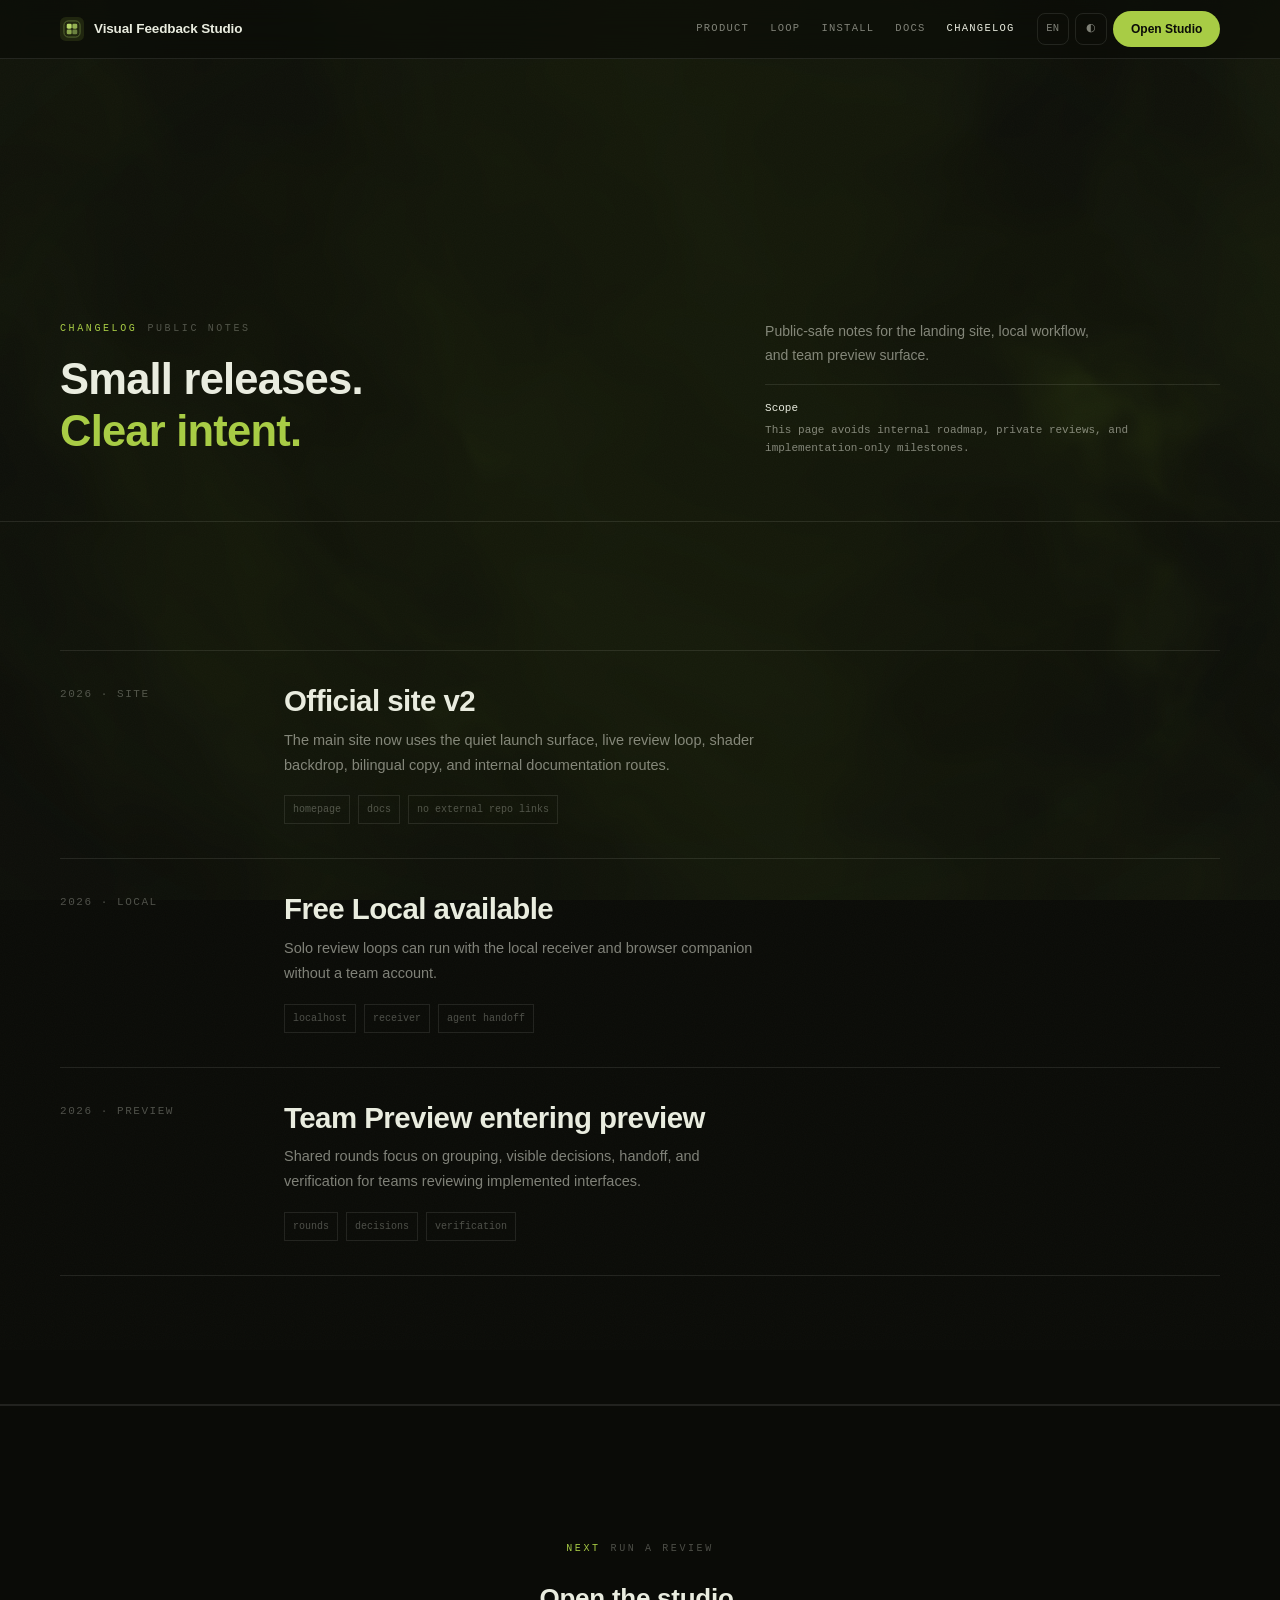
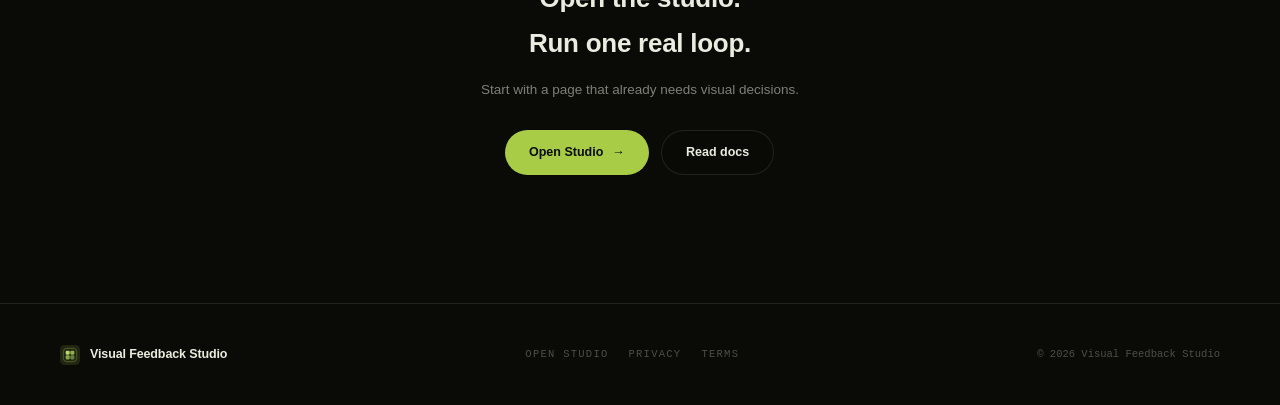
==== changelog/index.html @ d3bb3f4f "Launch official multipage landing site" ====
<!DOCTYPE html>
<html lang="en" data-theme="dark">
<head>
<meta charset="UTF-8" />
<meta name="viewport" content="width=device-width, initial-scale=1.0" />
<title>Visual Feedback Studio Changelog — Public notes</title>
<meta name="description" content="Public-safe release notes for the Visual Feedback Studio landing site, local workflow, and team preview surface." />
<link rel="canonical" href="https://visualfeedbackstudio.com/changelog/" />
<meta property="og:type" content="website" />
<meta property="og:site_name" content="Visual Feedback Studio" />
<meta property="og:title" content="Visual Feedback Studio Changelog — Public notes" />
<meta property="og:description" content="Public-safe release notes for the Visual Feedback Studio landing site, local workflow, and team preview surface." />
<meta property="og:url" content="https://visualfeedbackstudio.com/changelog/" />
<meta name="twitter:card" content="summary_large_image" />
<meta name="twitter:title" content="Visual Feedback Studio Changelog — Public notes" />
<meta name="twitter:description" content="Public-safe release notes for the Visual Feedback Studio landing site, local workflow, and team preview surface." />
<link rel="icon" href="/assets/favicon.svg" type="image/svg+xml" />
<link rel="shortcut icon" href="/assets/favicon.svg" type="image/svg+xml" />
<link rel="apple-touch-icon" href="/assets/favicon.svg" />
<link rel="stylesheet" href="/assets/site.css" />
<script type="importmap">
{
  "imports": {
    "@vercel/analytics": "/assets/vercel-analytics.js"
  }
}
</script>
<script type="module">
  import { inject } from "@vercel/analytics";
  if (!/^(localhost|127\.0\.0\.1|0\.0\.0\.0)$/.test(window.location.hostname)) {
    inject();
  }
</script>
</head>
<body data-title-en="Visual Feedback Studio Changelog — Public notes" data-title-zh="Visual Feedback Studio 更新日志 — 公开更新">
<canvas id="fluid" aria-hidden="true"></canvas>
<canvas id="trail" aria-hidden="true"></canvas>
<div class="grain" aria-hidden="true"></div>
<div class="cur-dot" aria-hidden="true"></div>
<div class="cur-ring" aria-hidden="true"></div>
<div class="progress" aria-hidden="true"><i id="spBar"></i></div>
<div class="page sub-main">
<nav class="nav" id="nav">
  <div class="wrap nav-in">
    <a class="brand" href="/" data-mag>
      <svg viewBox="0 0 64 64" width="24" height="24" aria-hidden="true">
        <rect width="64" height="64" rx="15" fill="#20260F"/>
        <rect x="10.5" y="10.5" width="43" height="43" rx="11.5" fill="none" stroke="#5C7036" stroke-width="2.4"/>
        <rect x="18" y="18" width="13" height="13" rx="3.6" fill="#B7D869"/>
        <rect x="33" y="18" width="13" height="13" rx="3.6" fill="#93AF52"/>
        <rect x="18" y="33" width="13" height="13" rx="3.6" fill="#8AA54C"/>
        <rect x="33" y="33" width="13" height="13" rx="3.6" fill="#6B8140"/>
      </svg>
      <span>Visual Feedback Studio</span>
    </a>
    <div class="nav-links">
      <a href="/#surfaces"><span data-en>Product</span><span data-zh>产品</span></a>
      <a href="/#loop"><span data-en>Loop</span><span data-zh>闭环</span></a>
      <a href="/install/"><span data-en>Install</span><span data-zh>安装</span></a>
      <a href="/docs/"><span data-en>Docs</span><span data-zh>文档</span></a>
      <a href="/changelog/" aria-current="page"><span data-en>Changelog</span><span data-zh>更新</span></a>
    </div>
    <div class="nav-ctl">
      <button class="ictl" id="langBtn" type="button" aria-label="Switch language">EN</button>
      <button class="ictl" id="themeBtn" type="button" aria-label="Switch theme">◐</button>
      <a class="nav-cta" href="https://app.visualfeedbackstudio.com/" data-mag><span data-en>Open Studio</span><span data-zh>打开工作台</span></a>
    </div>
  </div>
</nav>
<main>
  <header class="sub-hero">
    <div class="wrap">
      <div class="rv"><span class="tag"><b>Changelog</b><span data-en>Public notes</span><span data-zh>公开更新</span></span><h1><span data-en>Small releases. <em>Clear intent.</em></span><span data-zh>小步发布，<em>意图清晰。</em></span></h1></div>
      <div class="sub-aside rv" style="--d:.08s"><p><span data-en>Public-safe notes for the landing site, local workflow, and team preview surface.</span><span data-zh>面向官网、本地工作流与 Team Preview 表面的公开安全更新记录。</span></p><div class="micro-panel"><b>Scope</b><span data-en>This page avoids internal roadmap, private reviews, and implementation-only milestones.</span><span data-zh>本页面不包含内部路线图、私有评审和纯实现里程碑。</span></div></div>
    </div>
  </header>
  <section class="sub-section">
    <div class="wrap release-list rv">
      <article class="release-item"><time class="release-date">2026 · Site</time><div><h2><span data-en>Official site v2</span><span data-zh>官网 v2</span></h2><p><span data-en>The main site now uses the quiet launch surface, live review loop, shader backdrop, bilingual copy, and internal documentation routes.</span><span data-zh>主站采用 quiet launch surface、真实审稿闭环、shader 背景、双语文案与站内文档路由。</span></p><div class="release-tags"><span>homepage</span><span>docs</span><span>no external repo links</span></div></div></article>
      <article class="release-item"><time class="release-date">2026 · Local</time><div><h2><span data-en>Free Local available</span><span data-zh>Free Local 可用</span></h2><p><span data-en>Solo review loops can run with the local receiver and browser companion without a team account.</span><span data-zh>个人审稿闭环可通过本地 receiver 与浏览器 companion 运行，无需团队账号。</span></p><div class="release-tags"><span>localhost</span><span>receiver</span><span>agent handoff</span></div></div></article>
      <article class="release-item"><time class="release-date">2026 · Preview</time><div><h2><span data-en>Team Preview entering preview</span><span data-zh>Team Preview 进入 preview</span></h2><p><span data-en>Shared rounds focus on grouping, visible decisions, handoff, and verification for teams reviewing implemented interfaces.</span><span data-zh>共享轮次聚焦分组、可见决策、交接与验证，服务团队对已实现界面的审稿。</span></p><div class="release-tags"><span>rounds</span><span>decisions</span><span>verification</span></div></div></article>
    </div>
  </section>
  <section class="sec cta-sec" id="cta"><div class="wrap"><span class="tag rv"><b>Next</b><span data-en>Run a review</span><span data-zh>开始审稿</span></span><h2 class="rv" style="--d:.06s"><span data-en>Open the studio. Run one real loop.</span><span data-zh>打开工作台，跑一轮真实闭环。</span></h2><p class="rv" style="--d:.12s"><span data-en>Start with a page that already needs visual decisions.</span><span data-zh>从一个已经需要视觉判断的页面开始。</span></p><div class="hero-cta rv" style="--d:.18s"><a class="btn btn-solid" href="https://app.visualfeedbackstudio.com/" data-mag><span data-en>Open Studio</span><span data-zh>打开工作台</span><span class="ar">→</span></a><a class="btn btn-ghost" href="/docs/" data-mag><span data-en>Read docs</span><span data-zh>阅读文档</span></a></div></div></section>
</main>
<footer>
  <div class="wrap foot-in">
    <a class="brand" href="/" style="font-size:12.5px;">
      <svg viewBox="0 0 64 64" width="20" height="20" aria-hidden="true">
        <rect width="64" height="64" rx="15" fill="#20260F"/>
        <rect x="10.5" y="10.5" width="43" height="43" rx="11.5" fill="none" stroke="#5C7036" stroke-width="2.4"/>
        <rect x="18" y="18" width="13" height="13" rx="3.6" fill="#B7D869"/>
        <rect x="33" y="18" width="13" height="13" rx="3.6" fill="#93AF52"/>
        <rect x="18" y="33" width="13" height="13" rx="3.6" fill="#8AA54C"/>
        <rect x="33" y="33" width="13" height="13" rx="3.6" fill="#6B8140"/>
      </svg>
      <span>Visual Feedback Studio</span>
    </a>
    <div class="foot-links">
      <a href="https://app.visualfeedbackstudio.com/"><span data-en>Open Studio</span><span data-zh>打开工作台</span></a>
      <a href="/privacy/"><span data-en>Privacy</span><span data-zh>隐私政策</span></a>
      <a href="/terms/"><span data-en>Terms</span><span data-zh>服务条款</span></a>
    </div>
    <span class="foot-c">© <span id="year"></span> Visual Feedback Studio</span>
  </div>
</footer>
</div>
<script src="/assets/site.js" defer></script>
</body>
</html>
---- assets/site.css ----
/* ============ tokens ============ */
:root {
  --sans: Inter, ui-sans-serif, -apple-system, BlinkMacSystemFont, "Segoe UI", "PingFang SC", "Microsoft YaHei", sans-serif;
  --mono: "Geist Mono", ui-monospace, "SF Mono", "JetBrains Mono", Menlo, Consolas, monospace;
  --ease: cubic-bezier(.22, 1, .36, 1);
  --wrap: 1160px;
}
html[data-theme="dark"] {
  --bg: #0B0C08;
  --panel: rgba(240, 243, 230, .028);
  --panel-solid: #12140D;
  --text: #E9ECDF;
  --muted: rgba(233, 236, 223, .52);
  --faint: rgba(233, 236, 223, .30);
  --line: rgba(233, 236, 223, .105);
  --accent: #A8CC45;
  --accent-ink: #0B0C08;
  --glow: rgba(168, 204, 69, .14);
  color-scheme: dark;
}
html[data-theme="light"] {
  --bg: #F4F4EC;
  --panel: rgba(25, 27, 20, .028);
  --panel-solid: #FCFCF7;
  --text: #1B1D14;
  --muted: rgba(27, 29, 20, .56);
  --faint: rgba(27, 29, 20, .34);
  --line: rgba(27, 29, 20, .12);
  --accent: #66821B;
  --accent-ink: #F7F8F0;
  --glow: rgba(111, 140, 25, .10);
  color-scheme: light;
}
/* ============ base ============ */
* { margin: 0; padding: 0; box-sizing: border-box; }
html { scroll-behavior: auto; }
body {
  font-family: var(--sans);
  background: var(--bg);
  color: var(--text);
  font-size: 14.5px;
  line-height: 1.7;
  -webkit-font-smoothing: antialiased;
  overflow-x: hidden;
  transition: background .5s ease, color .5s ease;
}
a { color: inherit; text-decoration: none; }
button { font: inherit; color: inherit; background: none; border: 0; cursor: pointer; }
::selection { background: var(--accent); color: var(--accent-ink); }
[data-zh], [data-en] { display: none; }
html[lang="en"] [data-en], html[lang="zh-CN"] [data-zh] { display: contents; }

/* custom cursor */
@media (pointer: fine) {
  .cur-dot, .cur-ring { position: fixed; z-index: 9999; pointer-events: none; border-radius: 50%; top: 0; left: 0; }
  .cur-dot { width: 5px; height: 5px; background: var(--accent); transform: translate(-50%, -50%); }
  .cur-ring {
    width: 30px; height: 30px;
    border: 1px solid color-mix(in srgb, var(--text) 30%, transparent);
    transform: translate(-50%, -50%);
    transition: width .25s var(--ease), height .25s var(--ease), border-color .25s ease, opacity .25s ease;
  }
  body.cur-on-link .cur-ring { width: 46px; height: 46px; border-color: color-mix(in srgb, var(--accent) 65%, transparent); }
}
/* background layers */
#fluid { position: fixed; inset: 0; z-index: 0; width: 100%; height: 100%; pointer-events: none; }
#trail { position: fixed; inset: 0; z-index: 0; pointer-events: none; }
.grain {
  position: fixed; inset: -50%; z-index: 1; pointer-events: none;
  background-image: url("data:image/svg+xml,%3Csvg xmlns='http://www.w3.org/2000/svg' width='240' height='240'%3E%3Cfilter id='n'%3E%3CfeTurbulence type='fractalNoise' baseFrequency='0.9' numOctaves='2'/%3E%3C/filter%3E%3Crect width='240' height='240' filter='url(%23n)' opacity='0.5'/%3E%3C/svg%3E");
  opacity: .05;
  animation: grain 9s steps(6) infinite;
}
@keyframes grain {
  0%,100% { transform: translate(0,0); } 20% { transform: translate(-3%,2%); }
  40% { transform: translate(2%,-3%); } 60% { transform: translate(-2%,-2%); } 80% { transform: translate(3%,3%); }
}
.page { position: relative; z-index: 2; }
.wrap { width: min(calc(100% - 48px), var(--wrap)); margin: 0 auto; }

/* mono microlabel */
.tag {
  font-family: var(--mono);
  font-size: 10px;
  letter-spacing: .26em;
  text-transform: uppercase;
  color: var(--faint);
}
.tag b { color: var(--accent); font-weight: 500; margin-right: 10px; }

/* reveal */
.rv { opacity: 0; transform: translateY(14px); transition: opacity .55s var(--ease), transform .55s var(--ease); transition-delay: 0s; }
.rv.in { opacity: 1; transform: none; transition-duration: .7s, .7s; transition-delay: var(--d, 0s); }
@media (prefers-reduced-motion: reduce) {
  .rv { opacity: 1; transform: none; transition: none; }
  html { scroll-behavior: auto; }
  .grain { animation: none; }
}

/* ============ nav ============ */
.nav {
  position: fixed; top: 0; left: 0; right: 0; z-index: 50;
  transition: transform .45s var(--ease);
  backdrop-filter: blur(14px);
  -webkit-backdrop-filter: blur(14px);
  background: color-mix(in srgb, var(--bg) 62%, transparent);
  border-bottom: 1px solid var(--line);
}
.nav-in { display: flex; align-items: center; gap: 22px; height: 58px; }
.brand { display: inline-flex; align-items: center; gap: 10px; font-weight: 600; font-size: 13.5px; letter-spacing: -.01em; }
.brand svg { display: block; }
.nav-links { display: flex; gap: 21px; margin-left: auto; }
.nav-links a {
  position: relative;
  font-family: var(--mono); font-size: 10.5px; letter-spacing: .12em; text-transform: uppercase;
  color: var(--muted);
  padding: 4px 0;
  transition: color .25s ease;
}
.nav-links a::after {
  content: ""; position: absolute; left: 0; bottom: 0; height: 1px; width: 100%;
  background: var(--accent);
  transform: scaleX(0); transform-origin: right;
  transition: transform .35s var(--ease);
}
.nav-links a:hover { color: var(--text); }
.nav-links a:hover::after { transform: scaleX(1); transform-origin: left; }
.nav-ctl { display: flex; align-items: center; gap: 6px; }
.ictl {
  display: grid; place-items: center;
  width: 32px; height: 32px;
  border: 1px solid var(--line); border-radius: 8px;
  color: var(--muted);
  font-family: var(--mono); font-size: 10.5px;
  transition: color .25s ease, border-color .25s ease, background .25s ease;
}
.ictl:hover { color: var(--text); border-color: color-mix(in srgb, var(--text) 30%, transparent); }
.nav-cta {
  font-size: 12px; font-weight: 600;
  background: var(--accent); color: var(--accent-ink);
  border-radius: 999px; padding: 8px 18px;
  transition: transform .25s var(--ease), box-shadow .25s ease;
  will-change: transform;
}
.nav-cta:hover { box-shadow: 0 6px 22px var(--glow); }
@media (max-width: 860px) { .nav-links { display: none; } }

/* ============ hero ============ */
.hero { min-height: 100vh; display: flex; flex-direction: column; justify-content: center; position: relative; }
.hero-core { text-align: center; display: flex; flex-direction: column; align-items: center; gap: 22px; padding-top: 40px; }
.hero-status {
  display: inline-flex; align-items: center; gap: 9px;
  font-family: var(--mono); font-size: 10.5px; letter-spacing: .18em; text-transform: uppercase;
  color: var(--muted);
  border: 1px solid var(--line); border-radius: 999px; padding: 7px 16px;
  background: color-mix(in srgb, var(--bg) 40%, transparent);
}
.hero-status i { width: 6px; height: 6px; border-radius: 50%; background: var(--accent); animation: pulse 2.4s ease infinite; }
@keyframes pulse { 0%,100% { box-shadow: 0 0 0 0 var(--glow); } 50% { box-shadow: 0 0 0 6px transparent; } }
.hero h1 {
  font-size: clamp(22px, 3vw, 34px);
  font-weight: 550;
  letter-spacing: -.015em;
  line-height: 1.28;
  max-width: 21ch;
  text-wrap: balance;
}
.hero h1 em { font-style: normal; color: var(--accent); }
.hero-sub { color: var(--muted); max-width: 52ch; font-size: 14px; }
.hero-cta { display: flex; gap: 12px; margin-top: 6px; }
.btn {
  position: relative;
  display: inline-flex; align-items: center; gap: 9px;
  font-size: 12.5px; font-weight: 600;
  border-radius: 999px; padding: 11px 24px;
  transition: transform .3s var(--ease), box-shadow .3s ease, border-color .3s ease, color .3s ease;
  will-change: transform;
}
.btn .ar { transition: transform .3s var(--ease); font-weight: 400; }
.btn:hover .ar { transform: translateX(3px); }
.btn-solid { background: var(--accent); color: var(--accent-ink); }
.btn-solid:hover { box-shadow: 0 10px 30px var(--glow); }
.btn-ghost { border: 1px solid var(--line); color: var(--text); background: color-mix(in srgb, var(--bg) 30%, transparent); }
.btn-ghost:hover { border-color: color-mix(in srgb, var(--text) 32%, transparent); }
.hero-foot {
  position: absolute; left: 0; right: 0; bottom: 0;
  border-top: 1px solid var(--line);
  background: color-mix(in srgb, var(--bg) 46%, transparent);
  backdrop-filter: blur(8px);
  -webkit-backdrop-filter: blur(8px);
}
.hero-foot-in {
  display: flex; align-items: center; justify-content: space-between; gap: 24px;
  padding: 13px 0;
  font-family: var(--mono); font-size: 10.5px; letter-spacing: .14em; text-transform: uppercase;
  color: var(--faint);
}
.hero-foot-in span b { color: var(--muted); font-weight: 500; }
.scroll-cue { display: inline-flex; align-items: center; gap: 8px; }
.scroll-cue i { display: inline-block; font-style: normal; color: var(--accent); animation: bob 1.8s var(--ease) infinite; }
@keyframes bob { 0%,100% { transform: translateY(-1px); } 50% { transform: translateY(3px); } }
@media (max-width: 760px) { .hero-foot-in span:nth-child(2) { display: none; } }

/* ============ sections ============ */
.sec { position: relative; padding: clamp(90px, 10vw, 150px) 0; border-top: 1px solid var(--line); background: color-mix(in srgb, var(--bg) 55%, transparent); }
.sec-head { display: flex; align-items: baseline; justify-content: space-between; gap: 24px; flex-wrap: wrap; margin-bottom: clamp(40px, 5vw, 64px); }
.sec-head h2 { font-size: clamp(18px, 2vw, 24px); font-weight: 600; letter-spacing: -.01em; }
.sec-head p { color: var(--muted); font-size: 13.5px; max-width: 46ch; }

/* ---- loop scrub ---- */
.loop-zone { height: 340vh; position: relative; }
.loop-pin { position: sticky; top: 0; min-height: 100vh; display: flex; align-items: center; padding: 76px 0 30px; }
.loop-grid { display: grid; grid-template-columns: minmax(240px, 300px) 1fr; gap: clamp(32px, 4vw, 64px); width: 100%; align-items: center; }
.loop-rail { display: flex; flex-direction: column; gap: 4px; }
.loop-step {
  display: grid; grid-template-columns: 34px 1fr; gap: 12px; align-items: baseline;
  padding: 11px 12px; border-radius: 10px;
  text-align: left;
  transition: background .3s ease;
}
.loop-step:hover { background: var(--panel); }
.loop-step .n { font-family: var(--mono); font-size: 10.5px; color: var(--faint); transition: color .3s ease; }
.loop-step .t { font-size: 13.5px; font-weight: 600; color: var(--muted); transition: color .3s ease; letter-spacing: -.005em; }
.loop-step .c { grid-column: 2; font-size: 12px; line-height: 1.6; color: var(--muted); max-height: 0; overflow: hidden; opacity: 0; transition: max-height .5s var(--ease), opacity .45s ease, margin .5s var(--ease); }
.loop-step.on .n { color: var(--accent); }
.loop-step.on .t { color: var(--text); }
.loop-step.on .c { max-height: 80px; opacity: 1; margin-top: 4px; }
.loop-meter { position: relative; height: 1px; background: var(--line); margin: 18px 12px 0; }
.loop-meter i { position: absolute; inset: 0; background: var(--accent); transform-origin: left; transform: scaleX(var(--p, 0)); }
.loop-hint { margin: 16px 12px 0; font-family: var(--mono); font-size: 10.5px; letter-spacing: .14em; text-transform: uppercase; color: var(--faint); transition: opacity .4s ease; }
.loop-grid.done .loop-hint { opacity: 0; }

/* browser frame */
.frame {
  position: relative;
  max-width: 760px;
  margin: 0 auto;
  width: 100%;
  border: 1px solid var(--line); border-radius: 14px;
  background: var(--panel-solid);
  overflow: hidden;
  box-shadow: 0 30px 80px rgba(0,0,0,.25);
}
.frame-bar {
  display: flex; align-items: center; gap: 14px;
  padding: 11px 16px;
  border-bottom: 1px solid var(--line);
  font-family: var(--mono); font-size: 10.5px; letter-spacing: .04em; color: var(--muted);
}
.frame-bar .dots { display: flex; gap: 5px; }
.frame-bar .dots i { width: 7px; height: 7px; border-radius: 50%; background: color-mix(in srgb, var(--text) 14%, transparent); }
.frame-bar .url { flex: 1; overflow: hidden; text-overflow: ellipsis; white-space: nowrap; transition: color .3s ease; }
.frame[data-k="0"] .url { color: var(--accent); }
.frame-live { position: relative; height: clamp(360px, 52vh, 500px); overflow: hidden; background: #0a0a0b; }
.shot-wrap { position: absolute; top: 0; left: 0; width: 100%; aspect-ratio: 1440 / 900; }
.frame-live .shot { position: absolute; inset: 0; width: 100%; height: 100%; object-fit: fill; pointer-events: none; }
.shot-skel { position: absolute; inset: 0; padding: 56px 36px; display: flex; flex-direction: column; gap: 16px; }
.shot-skel i { height: 11px; border-radius: 4px; background: rgba(255,255,255,.06); }
.shot-skel .w1 { width: 42%; height: 24px; }
.shot-skel .w2 { width: 84%; }
.shot-skel .w3 { width: 66%; }
.frame-live::after { content: ""; position: absolute; inset: 0; background: transparent; transition: background .4s ease; pointer-events: none; }
.frame[data-k="2"] .frame-live::after, .frame[data-k="4"] .frame-live::after { background: color-mix(in srgb, var(--bg) 42%, transparent); }
/* extension-faithful overlays */
.sel { position: absolute; z-index: 3; left: 2.6%; top: 33.6%; width: 63%; height: 16.8%;
  border: 1.5px solid #93B23C; border-radius: 7px; background: rgba(147,178,60,.05);
  box-shadow: 0 0 0 1px rgba(0,0,0,.22), 0 0 0 5px rgba(147,178,60,.13);
  opacity: 0; transition: opacity .45s ease; pointer-events: none; }
.sel b { position: absolute; width: 7px; height: 7px; border-radius: 99px; background: #93B23C; box-shadow: 0 0 0 2px var(--panel-solid), 0 3px 9px rgba(0,0,0,.3); }
.sel .tl { left: -4px; top: -4px; } .sel .tr { right: -4px; top: -4px; }
.sel .bl { left: -4px; bottom: -4px; } .sel .br { right: -4px; bottom: -4px; }
.sel i {
  position: absolute; left: -1px; top: -25px; height: 19px;
  display: inline-flex; align-items: center;
  font-style: normal; font-size: 10.5px; font-weight: 700;
  color: rgba(255,255,250,.96); background: rgba(20,20,19,.92);
  border: 1px solid rgba(255,255,250,.1); border-radius: 6px; padding: 3px 8px;
  white-space: nowrap; box-shadow: 0 10px 22px rgba(0,0,0,.2);
}
.pin { position: absolute; z-index: 4; left: 62%; top: 32.6%; width: 13px; height: 13px;
  background: #93B23C; border: 2px solid var(--panel-solid);
  box-shadow: 0 0 0 1px rgba(147,178,60,.4), 0 8px 18px rgba(0,0,0,.3);
  opacity: 0; transition: opacity .45s ease; pointer-events: none; }
.memo {
  position: absolute; z-index: 5;
  display: grid; grid-template-columns: 1fr auto; gap: 11px; align-items: center;
  min-width: 240px; max-width: 300px;
  border: 1px solid var(--line); border-radius: 11px;
  background: var(--panel-solid);
  padding: 11px 13px;
  box-shadow: 0 14px 30px rgba(0,0,0,.3);
  opacity: 0; transform: translateY(8px);
  transition: opacity .45s ease, transform .45s ease;
  pointer-events: none;
}
.memo em { display: block; font-style: normal; font-family: var(--mono); font-size: 9.5px; letter-spacing: .2em; color: var(--accent); margin-bottom: 5px; }
.memo div > span { display: block; font-size: 12.5px; line-height: 1.45; padding-bottom: 4px; border-bottom: 1px solid var(--line); }
.memo .ok { width: 26px; height: 26px; display: grid; place-items: center; border: 1px solid var(--line); background: color-mix(in srgb, var(--accent) 15%, transparent); font-size: 12px; }
.memo-issue { left: 68.5%; top: 24%; }
/* step 3: decision card */
.decide {
  position: absolute; z-index: 5; left: 68.5%; top: 44%;
  min-width: 220px;
  border: 1px solid var(--line); border-radius: 11px;
  background: var(--panel-solid);
  padding: 12px 13px;
  box-shadow: 0 14px 30px rgba(0,0,0,.3);
  opacity: 0; transform: translateY(10px);
  transition: opacity .45s ease, transform .45s ease;
  pointer-events: none;
}
.decide em { display: block; font-style: normal; font-family: var(--mono); font-size: 9.5px; letter-spacing: .2em; color: var(--faint); margin-bottom: 9px; }
.decide-btns { display: flex; gap: 8px; }
.decide-btns span {
  flex: 1; text-align: center;
  font-size: 11.5px; font-weight: 600;
  padding: 7px 10px; border-radius: 7px;
  border: 1px solid var(--line); color: var(--muted);
  transition: background .4s ease, color .4s ease, border-color .4s ease, transform .4s var(--ease);
}
.frame[data-k="2"] .decide, .frame[data-k="3"] .decide, .frame[data-k="4"] .decide { opacity: 1; transform: none; }
.frame[data-k="2"] .d-accept, .frame[data-k="3"] .d-accept, .frame[data-k="4"] .d-accept {
  background: var(--accent);
  border-color: var(--accent);
  color: #0D0F08 !important;
  transition-delay: .5s;
}
.d-accept > span { color: inherit; }
/* accepted stamp on the selection */
.sel .stamp {
  position: absolute; right: -1px; top: -25px; height: 19px;
  display: inline-flex; align-items: center;
  font-style: normal; font-family: var(--mono); font-size: 9.5px; letter-spacing: .1em;
  color: var(--accent-ink); background: #93B23C;
  border-radius: 6px; padding: 3px 8px;
  opacity: 0; transform: scale(.8);
  transition: opacity .35s ease .7s, transform .35s var(--ease) .7s;
}
.frame[data-k="2"] .stamp, .frame[data-k="3"] .stamp, .frame[data-k="4"] .stamp { opacity: 1; transform: none; }
/* step 4: handoff card flies to the spec strip */
.ship {
  position: absolute; z-index: 6; left: 68.5%; top: 24%;
  border: 1px solid color-mix(in srgb, var(--accent) 45%, var(--line));
  border-radius: 10px;
  background: var(--panel-solid);
  padding: 10px 13px;
  box-shadow: 0 14px 30px rgba(0,0,0,.32);
  opacity: 0;
  pointer-events: none;
}
.ship em { display: block; font-style: normal; font-family: var(--mono); font-size: 9px; letter-spacing: .2em; color: var(--accent); margin-bottom: 5px; }
.ship code { font-family: var(--mono); font-size: 11px; color: var(--text); white-space: nowrap; }
.frame[data-k="3"] .ship { animation: shipfly 1.6s var(--ease) forwards; }
.frame[data-k="4"] .ship { opacity: 1; transform: translate(34%, 340%) scale(.8); }
@keyframes shipfly {
  0% { opacity: 0; transform: translate(0, 40%) scale(.9); }
  22% { opacity: 1; transform: translate(0, 6%) scale(1); }
  55% { opacity: 1; transform: translate(8%, 140%) scale(.94); }
  100% { opacity: 1; transform: translate(34%, 340%) scale(.8); }
}
/* step 5: the fix sweeps across the target + verified badge */
.fix {
  position: absolute; z-index: 2; left: 2.6%; top: 33.6%; width: 63%; height: 16.8%;
  border-radius: 7px;
  backdrop-filter: brightness(1.22) saturate(1.18);
  -webkit-backdrop-filter: brightness(1.22) saturate(1.18);
  clip-path: inset(0 100% 0 0);
  pointer-events: none;
}
.frame[data-k="4"] .fix { animation: wipe 1s var(--ease) .15s forwards; }
@keyframes wipe { to { clip-path: inset(0 0 0 0); } }
.frame[data-k="4"] .sel { border-style: solid; border-color: #93B23C; box-shadow: 0 0 0 1px rgba(0,0,0,.22), 0 0 0 6px rgba(147,178,60,.22); }
.vbadge {
  position: absolute; z-index: 6; left: 2.6%; top: 52.5%;
  display: inline-flex; align-items: center; gap: 6px;
  font-family: var(--mono); font-size: 10px; letter-spacing: .12em;
  color: var(--accent-ink); background: #93B23C;
  border-radius: 999px; padding: 5px 12px;
  box-shadow: 0 10px 24px rgba(0,0,0,.3);
  opacity: 0; transform: translateY(6px) scale(.85);
  transition: opacity .4s ease .75s, transform .4s var(--ease) .75s;
  pointer-events: none;
}
.frame[data-k="4"] .vbadge { opacity: 1; transform: none; }
.frame[data-k="4"] .memo-txt { text-decoration: line-through; opacity: .55; }
.memo-txt { transition: opacity .4s ease; }
.frame[data-k="1"] .sel, .frame[data-k="2"] .sel, .frame[data-k="3"] .sel, .frame[data-k="4"] .sel,
.frame[data-k="1"] .pin, .frame[data-k="2"] .pin, .frame[data-k="3"] .pin, .frame[data-k="4"] .pin,
.frame[data-k="1"] .memo-issue, .frame[data-k="2"] .memo-issue, .frame[data-k="3"] .memo-issue, .frame[data-k="4"] .memo-issue { opacity: 1; transform: none; }
/* spec strip inside frame */
.spec {
  display: grid; grid-template-columns: repeat(4, minmax(0,1fr));
  border-top: 1px solid var(--line);
}
.spec > div { padding: 12px 16px; border-left: 1px solid var(--line); min-width: 0; }
.spec > div:first-child { border-left: 0; }
.spec em { display: block; font-style: normal; font-family: var(--mono); font-size: 9px; letter-spacing: .22em; text-transform: uppercase; color: var(--faint); transition: color .3s ease; }
.spec code { display: block; font-family: var(--mono); font-size: 11px; margin-top: 5px; color: var(--muted); transition: color .3s ease; white-space: nowrap; overflow: hidden; text-overflow: ellipsis; }
.frame[data-k="1"] .sp-issue em, .frame[data-k="2"] .sp-dec em, .frame[data-k="3"] .sp-hand em, .frame[data-k="4"] .sp-ver em { color: var(--accent); }
.frame[data-k="1"] .sp-issue code, .frame[data-k="2"] .sp-dec code, .frame[data-k="3"] .sp-hand code, .frame[data-k="4"] .sp-ver code { color: var(--text); }
@media (max-width: 1000px) {
  .loop-zone { height: auto; }
  .loop-pin { position: static; min-height: 0; padding: 0; }
  .loop-grid { grid-template-columns: 1fr; }
  .spec { grid-template-columns: repeat(2, 1fr); }
  .spec > div:nth-child(3), .spec > div:nth-child(4) { border-top: 1px solid var(--line); }
  .spec > div:nth-child(3) { border-left: 0; }
  .memo-issue { display: none; }
}

/* ---- surfaces ---- */
.duo { display: grid; grid-template-columns: 1fr 1fr; gap: 18px; }
.panel {
  position: relative;
  border: 1px solid var(--line); border-radius: 16px;
  background: var(--panel);
  padding: clamp(24px, 3vw, 40px);
  overflow: hidden;
  transition: border-color .35s ease;
}
.panel::before {
  content: ""; position: absolute; inset: 0;
  background: radial-gradient(420px circle at var(--mx, 50%) var(--my, 50%), var(--glow), transparent 46%);
  opacity: 0; transition: opacity .4s ease;
  pointer-events: none;
}
.panel:hover::before { opacity: 1; }
.panel:hover { border-color: color-mix(in srgb, var(--accent) 30%, var(--line)); }
.panel h3 { font-size: 16px; font-weight: 600; margin-top: 18px; letter-spacing: -.01em; }
.panel > p { color: var(--muted); font-size: 13px; margin-top: 10px; max-width: 44ch; }
.panel ul { list-style: none; margin-top: 18px; }
.panel li {
  display: flex; gap: 10px; align-items: baseline;
  padding: 9px 0; border-top: 1px solid var(--line);
  font-size: 12.5px; color: var(--muted);
}
.panel li b { font-family: var(--mono); font-size: 10px; color: var(--accent); font-weight: 500; }
.tlink {
  display: inline-flex; align-items: center; gap: 7px;
  margin-top: 22px;
  font-size: 12.5px; font-weight: 600;
  color: var(--text);
  border-bottom: 1px solid var(--line);
  padding-bottom: 3px;
  transition: color .25s ease, border-color .25s ease;
}
.tlink .ar { transition: transform .3s var(--ease); }
.tlink:hover { color: var(--accent); border-color: var(--accent); }
.tlink:hover .ar { transform: translateX(3px); }
@media (max-width: 860px) { .duo { grid-template-columns: 1fr; } }

/* ---- handoff ---- */
.hand { display: grid; grid-template-columns: minmax(280px, 5fr) 7fr; gap: clamp(36px, 5vw, 80px); align-items: center; }
.hand-copy p { color: var(--muted); font-size: 13.5px; margin-top: 14px; max-width: 44ch; }
.hand-copy .say { margin-top: 20px; font-size: 13px; color: var(--muted); }
.hand-copy .say b { color: var(--text); font-weight: 600; }
.codebox {
  border: 1px solid var(--line); border-radius: 14px;
  background: var(--panel-solid);
  font-family: var(--mono); font-size: 12px;
  padding: 8px 22px;
  box-shadow: 0 24px 60px rgba(0,0,0,.2);
}
.codebox .row {
  display: grid; grid-template-columns: 84px 1fr; gap: 16px; align-items: baseline;
  padding: 12px 0; border-top: 1px solid var(--line);
  opacity: .25; transform: translateX(-6px);
  transition: opacity .5s var(--ease), transform .5s var(--ease);
}
.codebox.in .row { opacity: 1; transform: none; }
.codebox .row:first-child { border-top: 0; }
.codebox em { font-style: normal; font-size: 9.5px; letter-spacing: .2em; text-transform: uppercase; color: var(--faint); }
.codebox code { color: var(--muted); word-break: break-word; }
.codebox code s { color: var(--faint); }
.codebox code b { color: var(--accent); font-weight: 500; }
@media (max-width: 900px) { .hand { grid-template-columns: 1fr; } }

/* ---- plans ---- */
.plans { display: grid; grid-template-columns: 1fr 1fr; border-top: 1px solid var(--line); }
.plan { padding: clamp(28px, 3.6vw, 48px) 0; }
.plan + .plan { border-left: 1px solid var(--line); padding-left: clamp(28px, 4.5vw, 64px); }
.plan:first-child { padding-right: clamp(28px, 4.5vw, 64px); }
.plan h3 { font-size: 15px; font-weight: 600; margin-top: 16px; }
.plan ul { list-style: none; margin-top: 16px; }
.plan li { padding: 8px 0; border-top: 1px solid var(--line); font-size: 12.5px; color: var(--muted); }
.trust {
  margin-top: clamp(36px, 5vw, 56px);
  text-align: center;
  font-family: var(--mono); font-size: 11px; line-height: 2;
  color: var(--faint);
  max-width: 74ch; margin-left: auto; margin-right: auto;
}
.trust b { color: var(--muted); font-weight: 500; }
@media (max-width: 860px) {
  .plans { grid-template-columns: 1fr; }
  .plan + .plan { border-left: 0; border-top: 1px solid var(--line); padding-left: 0; }
  .plan:first-child { padding-right: 0; }
}

/* ---- scroll progress ---- */
.progress { position: fixed; top: 0; left: 0; right: 0; height: 2px; z-index: 60; pointer-events: none; }
.progress i { display: block; height: 100%; background: var(--accent); transform-origin: left; transform: scaleX(var(--sp, 0)); }

/* ---- stats band ---- */
.stats { display: grid; grid-template-columns: repeat(4, 1fr); }
.stat { padding: clamp(22px, 3vw, 36px) clamp(18px, 2.5vw, 32px); border-left: 1px solid var(--line); }
.stat:first-child { border-left: 0; }
.stat b {
  display: block;
  font-family: var(--mono); font-weight: 500;
  font-size: clamp(20px, 2.4vw, 30px);
  letter-spacing: -.01em;
  color: var(--text);
}
.stat b i { font-style: normal; color: var(--accent); }
.stat > span { display: block; margin-top: 8px; font-size: 12px; color: var(--muted); line-height: 1.6; }
@media (max-width: 820px) {
  .stats { grid-template-columns: 1fr 1fr; }
  .stat:nth-child(3), .stat:nth-child(4) { border-top: 1px solid var(--line); }
  .stat:nth-child(3) { border-left: 0; }
}

/* ---- marquee ---- */
.mq-sec { padding: 26px 0; overflow: hidden; }
.mq { display: flex; width: max-content; animation: mq 36s linear infinite; }
.mq:hover { animation-play-state: paused; }
.mq-set { display: flex; align-items: center; gap: 44px; padding-right: 44px; }
.mq-set span {
  font-family: var(--mono); font-size: 11px; letter-spacing: .16em; text-transform: uppercase;
  color: var(--faint); white-space: nowrap;
  transition: color .3s ease;
}
.mq-set span:hover { color: var(--accent); }
.mq-set em { font-style: normal; color: var(--accent); font-size: 8px; }
@keyframes mq { to { transform: translateX(-50%); } }
@media (prefers-reduced-motion: reduce) { .mq { animation: none; } }

/* ---- boundaries grid ---- */
.bounds { display: grid; grid-template-columns: repeat(4, 1fr); gap: clamp(20px, 3vw, 40px); }
.bound { border-top: 1px solid var(--line); padding-top: 18px; position: relative; }
.bound::before {
  content: ""; position: absolute; top: -1px; left: 0; width: 0; height: 1px;
  background: var(--accent); transition: width .6s var(--ease);
}
.bound:hover::before { width: 100%; }
.bound i {
  font-style: normal; font-family: var(--mono); font-size: 10px; color: var(--accent); letter-spacing: .2em;
}
.bound h3 { font-size: 13.5px; font-weight: 600; margin-top: 12px; letter-spacing: -.005em; }
.bound p { font-size: 12px; line-height: 1.7; color: var(--muted); margin-top: 8px; }
@media (max-width: 820px) { .bounds { grid-template-columns: 1fr 1fr; } }
@media (max-width: 520px) { .bounds { grid-template-columns: 1fr; } }

/* ---- manifesto ---- */
.mani { text-align: center; }
.mani blockquote {
  margin: 22px auto 0;
  max-width: 34ch;
  font-size: clamp(16px, 1.9vw, 22px);
  font-weight: 500;
  line-height: 1.55;
  letter-spacing: -.01em;
  text-wrap: balance;
}
.mani blockquote .w { display: inline-block; opacity: .18; transform: translateY(6px); transition: opacity .6s var(--ease), transform .6s var(--ease); transition-delay: var(--wd, 0s); }
.mani.in blockquote .w { opacity: 1; transform: none; }
.mani blockquote em { font-style: normal; color: var(--accent); }
.mani p { margin: 18px auto 0; font-family: var(--mono); font-size: 10.5px; letter-spacing: .2em; text-transform: uppercase; color: var(--faint); }

/* ---- faq ---- */
.faq { max-width: 760px; margin: 0 auto; border-bottom: 1px solid var(--line); }
.faq details { border-top: 1px solid var(--line); }
.faq summary {
  list-style: none; cursor: pointer;
  display: flex; justify-content: space-between; align-items: center; gap: 20px;
  padding: 18px 4px;
  font-size: 13.5px; font-weight: 550;
  transition: color .25s ease;
}
.faq summary:hover { color: var(--accent); }
.faq summary::-webkit-details-marker { display: none; }
.faq summary::after { content: "+"; font-family: var(--mono); font-size: 15px; color: var(--faint); transition: transform .3s var(--ease); }
.faq details[open] summary::after { transform: rotate(45deg); }
.faq details > div { padding: 0 4px 20px; font-size: 12.5px; line-height: 1.75; color: var(--muted); max-width: 62ch; }

/* ---- cta ---- */
.cta-sec { text-align: center; }
.cta-sec h2 { font-size: clamp(18px, 2.2vw, 26px); font-weight: 600; letter-spacing: -.01em; max-width: 26ch; margin: 18px auto 0; text-wrap: balance; }
.cta-sec p { color: var(--muted); font-size: 13.5px; max-width: 48ch; margin: 14px auto 0; }
.cta-sec .hero-cta { justify-content: center; margin-top: 28px; }

/* ---- footer ---- */
footer { border-top: 1px solid var(--line); background: color-mix(in srgb, var(--bg) 55%, transparent); padding: 40px 0; }
.foot-in { display: flex; align-items: center; justify-content: space-between; gap: 20px; flex-wrap: wrap; }
.foot-links { display: flex; gap: 20px; flex-wrap: wrap; }
.foot-links a { font-family: var(--mono); font-size: 10.5px; letter-spacing: .12em; text-transform: uppercase; color: var(--faint); transition: color .25s ease; }
.foot-links a:hover { color: var(--text); }
.foot-c { font-family: var(--mono); font-size: 10.5px; color: var(--faint); }

/* ============ production multipage shell ============ */
a:focus-visible,
button:focus-visible,
summary:focus-visible {
  outline: 1px solid var(--accent);
  outline-offset: 4px;
}

.nav-links a[aria-current="page"],
.foot-links a[aria-current="page"] { color: var(--text); }

.sub-main { position: relative; z-index: 2; min-height: 100vh; }
.sub-hero {
  min-height: 58vh;
  display: flex;
  align-items: end;
  padding: 132px 0 64px;
  border-bottom: 1px solid var(--line);
}
.sub-hero .wrap { display: grid; grid-template-columns: minmax(0, .58fr) minmax(280px, .42fr); gap: clamp(28px, 6vw, 82px); align-items: end; }
.sub-hero h1 {
  margin-top: 16px;
  max-width: 20ch;
  font-size: clamp(28px, 3.4vw, 44px);
  line-height: 1.18;
  letter-spacing: -.018em;
  font-weight: 560;
  text-wrap: balance;
}
.sub-hero h1 em { font-style: normal; color: var(--accent); font-weight: inherit; letter-spacing: inherit; }
.sub-hero p { max-width: 45ch; color: var(--muted); font-size: 14px; line-height: 1.75; }
.sub-aside { display: grid; gap: 16px; }
.sub-aside .micro-panel {
  border-top: 1px solid var(--line);
  padding-top: 14px;
  font-family: var(--mono);
  font-size: 11px;
  line-height: 1.65;
  color: var(--muted);
}
.sub-aside b { display: block; color: var(--text); font-weight: 500; margin-bottom: 4px; }
.sub-section { padding: clamp(76px, 10vw, 132px) 0; border-bottom: 1px solid var(--line); }
.sub-section.compact { padding: clamp(48px, 7vw, 84px) 0; }
.sub-kicker { display: block; margin-bottom: 14px; }
.sub-heading { max-width: 22ch; font-size: clamp(20px, 2.4vw, 32px); line-height: 1.12; letter-spacing: -.015em; font-weight: 600; text-wrap: balance; }
.sub-copy { max-width: 62ch; color: var(--muted); font-size: 15px; line-height: 1.8; }
.sub-grid { display: grid; grid-template-columns: minmax(0, .42fr) minmax(0, .58fr); gap: clamp(28px, 7vw, 96px); align-items: start; }
.sub-stack { display: grid; gap: 18px; }
.sub-list { border-top: 1px solid var(--line); }
.sub-row { display: grid; grid-template-columns: 92px minmax(0, 1fr); gap: 24px; padding: 24px 0; border-bottom: 1px solid var(--line); }
.sub-row i { font-style: normal; font-family: var(--mono); font-size: 10px; letter-spacing: .18em; color: var(--accent); }
.sub-row h3 { font-size: clamp(18px, 1.7vw, 24px); line-height: 1.16; letter-spacing: -.012em; font-weight: 590; }
.sub-row p { margin-top: 8px; color: var(--muted); max-width: 56ch; }
.sub-panel {
  position: relative;
  overflow: hidden;
  border: 1px solid var(--line);
  background: linear-gradient(145deg, color-mix(in srgb, var(--panel-solid) 92%, transparent), color-mix(in srgb, var(--bg) 92%, transparent));
  padding: clamp(22px, 4vw, 42px);
}
.sub-panel::before {
  content: "";
  position: absolute;
  inset: 0;
  pointer-events: none;
  background: radial-gradient(circle at var(--mx, 75%) var(--my, 18%), var(--glow), transparent 38%);
  opacity: .9;
}
.sub-panel > * { position: relative; }
.command-card { display: grid; gap: 20px; }
.command-line {
  display: flex;
  align-items: center;
  gap: 12px;
  min-height: 56px;
  padding: 16px;
  border: 1px solid var(--line);
  background: color-mix(in srgb, var(--bg) 70%, transparent);
  overflow-x: auto;
}
.command-line code { font-family: var(--mono); color: var(--text); font-size: 12px; white-space: nowrap; }
.copy-btn {
  display: inline-flex;
  width: fit-content;
  min-height: 40px;
  align-items: center;
  justify-content: center;
  padding: 0 15px;
  border: 1px solid color-mix(in srgb, var(--accent) 38%, transparent);
  background: color-mix(in srgb, var(--accent) 12%, transparent);
  color: var(--accent);
  font-family: var(--mono);
  font-size: 11px;
  letter-spacing: .12em;
  text-transform: uppercase;
  transition: transform .25s var(--ease), background .25s ease;
}
.copy-btn:hover { background: color-mix(in srgb, var(--accent) 20%, transparent); }
.copy-btn:active { transform: translateY(1px); }
.release-list { display: grid; gap: 0; border-top: 1px solid var(--line); }
.release-item { display: grid; grid-template-columns: 160px minmax(0, 1fr); gap: clamp(20px, 5vw, 72px); padding: 34px 0; border-bottom: 1px solid var(--line); }
.release-date { font-family: var(--mono); font-size: 11px; letter-spacing: .14em; color: var(--faint); text-transform: uppercase; }
.release-item h2 { font-size: clamp(20px, 2.3vw, 32px); line-height: 1.12; letter-spacing: -.018em; font-weight: 610; }
.release-item p { margin-top: 10px; max-width: 60ch; color: var(--muted); }
.release-tags { display: flex; flex-wrap: wrap; gap: 8px; margin-top: 18px; }
.release-tags span { border: 1px solid var(--line); padding: 5px 8px; font-family: var(--mono); font-size: 10px; color: var(--faint); }
.legal-note { max-width: 70ch; color: var(--muted); font-size: 15px; line-height: 1.85; }
.mini-faq details { border-top: 1px solid var(--line); padding: 22px 0; }
.mini-faq details:last-child { border-bottom: 1px solid var(--line); }
.mini-faq summary { cursor: pointer; list-style: none; font-size: 18px; letter-spacing: -.01em; }
.mini-faq summary::-webkit-details-marker { display: none; }
.mini-faq details div { margin-top: 12px; max-width: 64ch; color: var(--muted); }
.docs-layout { display: grid; grid-template-columns: 240px minmax(0, 1fr); gap: clamp(44px, 7vw, 112px); align-items: start; }
.docs-index { position: sticky; top: 92px; padding: 2px 0 0; }
.docs-index p { margin: 16px 0 20px; color: var(--muted); font-size: 12.5px; line-height: 1.7; }
.docs-index nav { display: grid; border-top: 1px solid var(--line); }
.docs-index a {
  display: flex;
  align-items: center;
  justify-content: space-between;
  gap: 18px;
  min-height: 42px;
  border-bottom: 1px solid var(--line);
  color: var(--muted);
  font-family: var(--mono);
  font-size: 10.5px;
  letter-spacing: .12em;
  text-transform: uppercase;
  transition: color .25s ease, padding-left .25s var(--ease);
}
.docs-index a::after { content: "↘"; color: var(--faint); font-size: 10px; }
.docs-index a:hover { color: var(--text); padding-left: 6px; }
.docs-content { min-width: 0; display: grid; gap: clamp(42px, 6vw, 72px); }
.docs-block {
  scroll-margin-top: 96px;
  display: grid;
  grid-template-columns: minmax(0, .34fr) minmax(0, .66fr);
  gap: clamp(28px, 5vw, 76px);
  padding-bottom: clamp(42px, 6vw, 72px);
  border-bottom: 1px solid var(--line);
}
.docs-block:last-child { border-bottom: 0; padding-bottom: 0; }
.docs-block h2 {
  margin-top: 14px;
  max-width: 17ch;
  font-size: clamp(20px, 2.25vw, 30px);
  line-height: 1.12;
  letter-spacing: -.015em;
  font-weight: 600;
  text-wrap: balance;
}
.docs-body { display: grid; gap: 22px; min-width: 0; }
.docs-body > p { color: var(--muted); max-width: 68ch; font-size: 14px; line-height: 1.85; }
.docs-steps { display: grid; border-top: 1px solid var(--line); }
.docs-step {
  display: grid;
  grid-template-columns: 58px minmax(0, 1fr);
  gap: 24px;
  padding: 22px 0;
  border-bottom: 1px solid var(--line);
}
.docs-step i { font-style: normal; font-family: var(--mono); font-size: 10px; letter-spacing: .16em; color: var(--accent); }
.docs-step h3 { font-size: clamp(17px, 1.5vw, 21px); line-height: 1.18; letter-spacing: -.01em; font-weight: 590; }
.docs-step p { margin-top: 6px; color: var(--muted); line-height: 1.75; }
.docs-note {
  border-top: 1px solid var(--line);
  border-bottom: 1px solid var(--line);
  padding: 20px 0;
  color: var(--muted);
  font-size: 13.5px;
  line-height: 1.8;
}
.docs-note b { color: var(--text); font-weight: 590; }
.docs-command {
  border: 1px solid var(--line);
  background: color-mix(in srgb, var(--bg) 70%, transparent);
  padding: 18px;
  overflow-x: auto;
}
.docs-command code { font-family: var(--mono); font-size: 12px; color: var(--text); white-space: nowrap; }
.docs-matrix { display: grid; grid-template-columns: repeat(3, minmax(0, 1fr)); border-top: 1px solid var(--line); border-left: 1px solid var(--line); }
.docs-cell { min-height: 164px; padding: 20px; border-right: 1px solid var(--line); border-bottom: 1px solid var(--line); background: color-mix(in srgb, var(--panel) 62%, transparent); }
.docs-cell em { display: block; font-style: normal; font-family: var(--mono); font-size: 10px; letter-spacing: .16em; text-transform: uppercase; color: var(--accent); margin-bottom: 18px; }
.docs-cell h3 { font-size: 18px; line-height: 1.2; letter-spacing: -.01em; font-weight: 590; }
.docs-cell p { margin-top: 9px; color: var(--muted); font-size: 13px; line-height: 1.7; }
.docs-kv { display: grid; border-top: 1px solid var(--line); }
.docs-kv div { display: grid; grid-template-columns: 180px minmax(0, 1fr); gap: 28px; padding: 18px 0; border-bottom: 1px solid var(--line); }
.docs-kv dt { font-family: var(--mono); font-size: 10.5px; letter-spacing: .14em; text-transform: uppercase; color: var(--faint); }
.docs-kv dd { margin: 0; color: var(--muted); line-height: 1.75; }
@media (max-width: 900px) {
  .sub-hero .wrap,
  .sub-grid,
  .release-item,
  .docs-layout,
  .docs-block,
  .docs-kv div { grid-template-columns: 1fr; }
  .sub-hero { min-height: auto; padding: 124px 0 58px; }
  .sub-hero h1 { font-size: clamp(28px, 8vw, 40px); }
  .sub-row { grid-template-columns: 1fr; gap: 8px; }
  .docs-index { position: relative; top: auto; }
  .docs-matrix { grid-template-columns: 1fr; }
  .docs-step { grid-template-columns: 42px minmax(0, 1fr); }
}
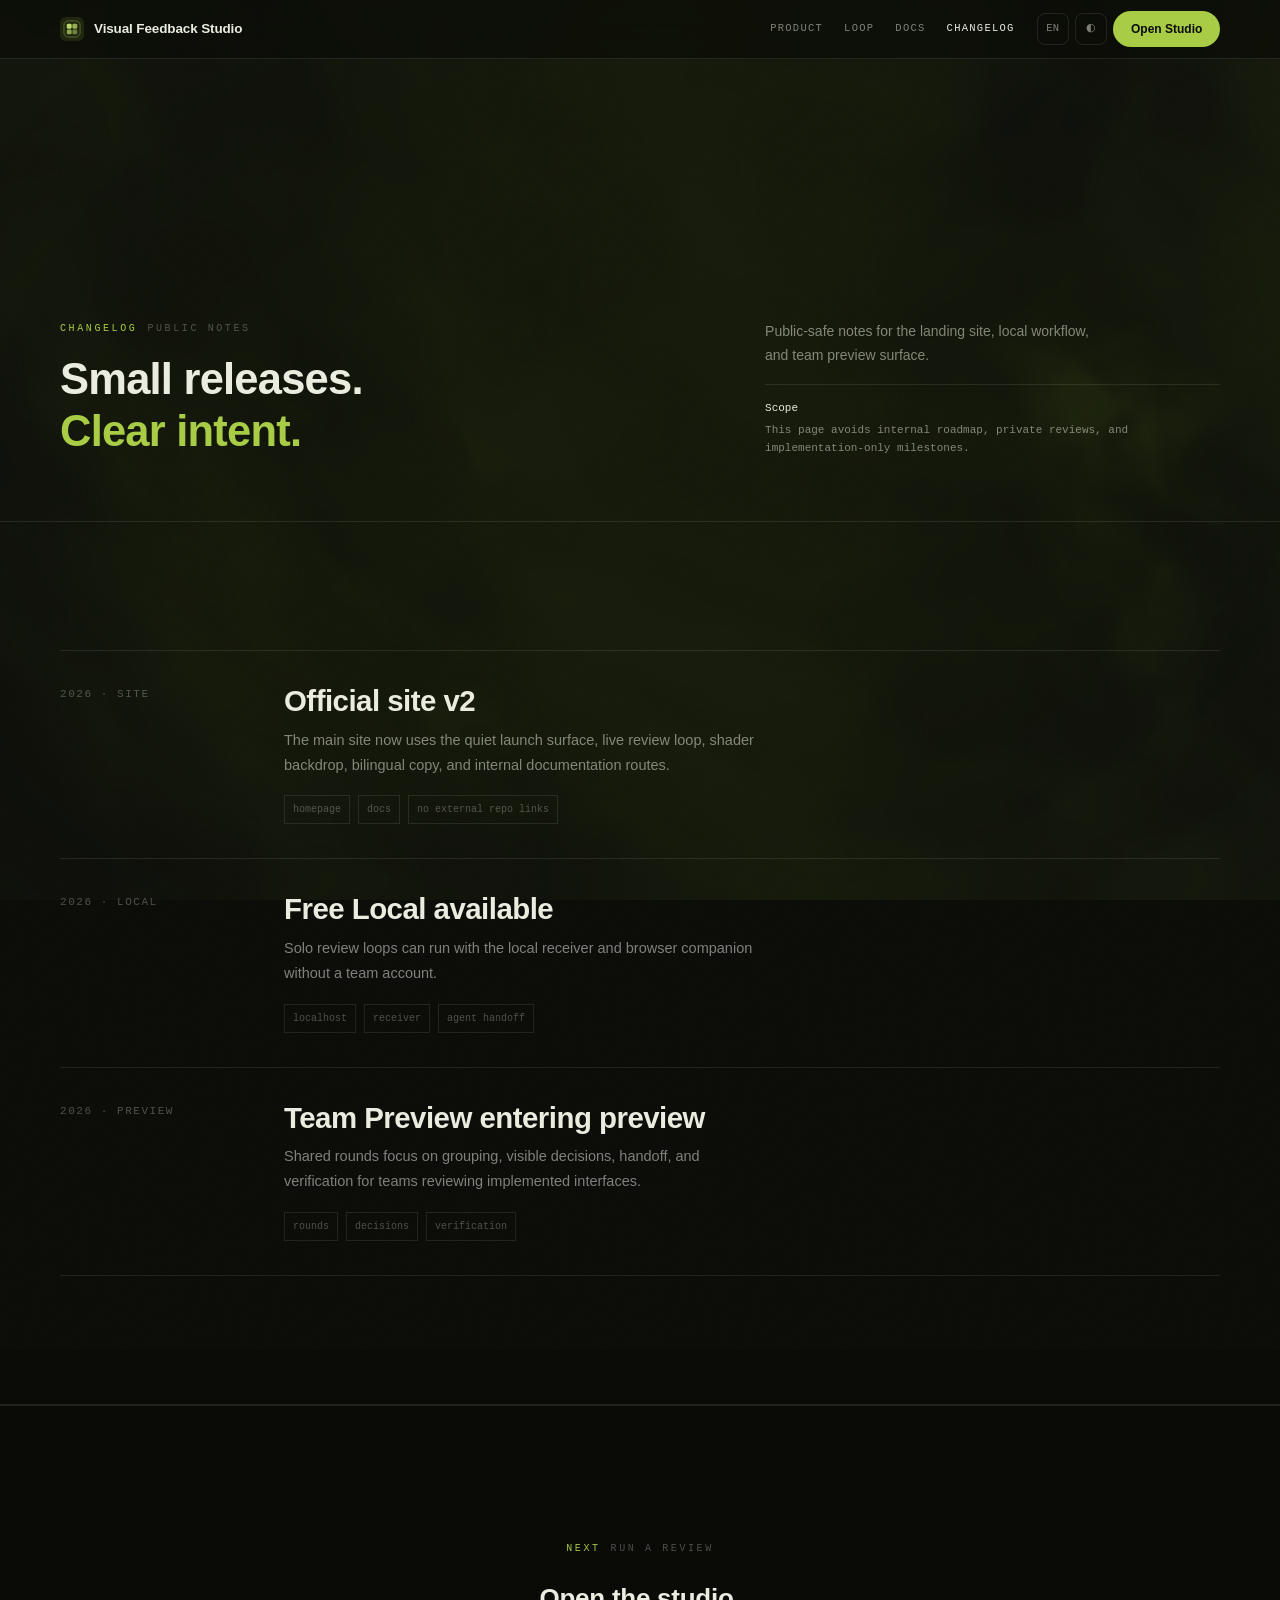
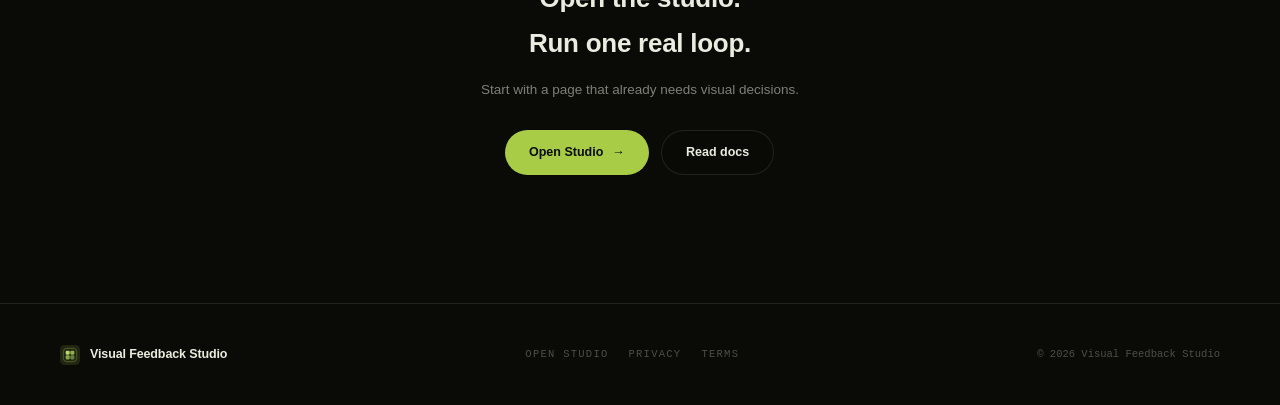
==== commit 292a84b3: "Remove install page from landing site" ====
--- a/changelog/index.html
+++ b/changelog/index.html
@@ -14,9 +14,9 @@
 <meta name="twitter:card" content="summary_large_image" />
 <meta name="twitter:title" content="Visual Feedback Studio Changelog — Public notes" />
 <meta name="twitter:description" content="Public-safe release notes for the Visual Feedback Studio landing site, local workflow, and team preview surface." />
-<link rel="icon" href="/assets/favicon.svg" type="image/svg+xml" />
-<link rel="shortcut icon" href="/assets/favicon.svg" type="image/svg+xml" />
-<link rel="apple-touch-icon" href="/assets/favicon.svg" />
+<link rel="icon" href="/assets/favicon-v5.svg" type="image/svg+xml" />
+<link rel="shortcut icon" href="/assets/favicon-v5.svg" type="image/svg+xml" />
+<link rel="apple-touch-icon" href="/assets/favicon-v5.svg" />
 <link rel="stylesheet" href="/assets/site.css" />
 <script type="importmap">
 {
@@ -56,7 +56,6 @@
     <div class="nav-links">
       <a href="/#surfaces"><span data-en>Product</span><span data-zh>产品</span></a>
       <a href="/#loop"><span data-en>Loop</span><span data-zh>闭环</span></a>
-      <a href="/install/"><span data-en>Install</span><span data-zh>安装</span></a>
       <a href="/docs/"><span data-en>Docs</span><span data-zh>文档</span></a>
       <a href="/changelog/" aria-current="page"><span data-en>Changelog</span><span data-zh>更新</span></a>
     </div>
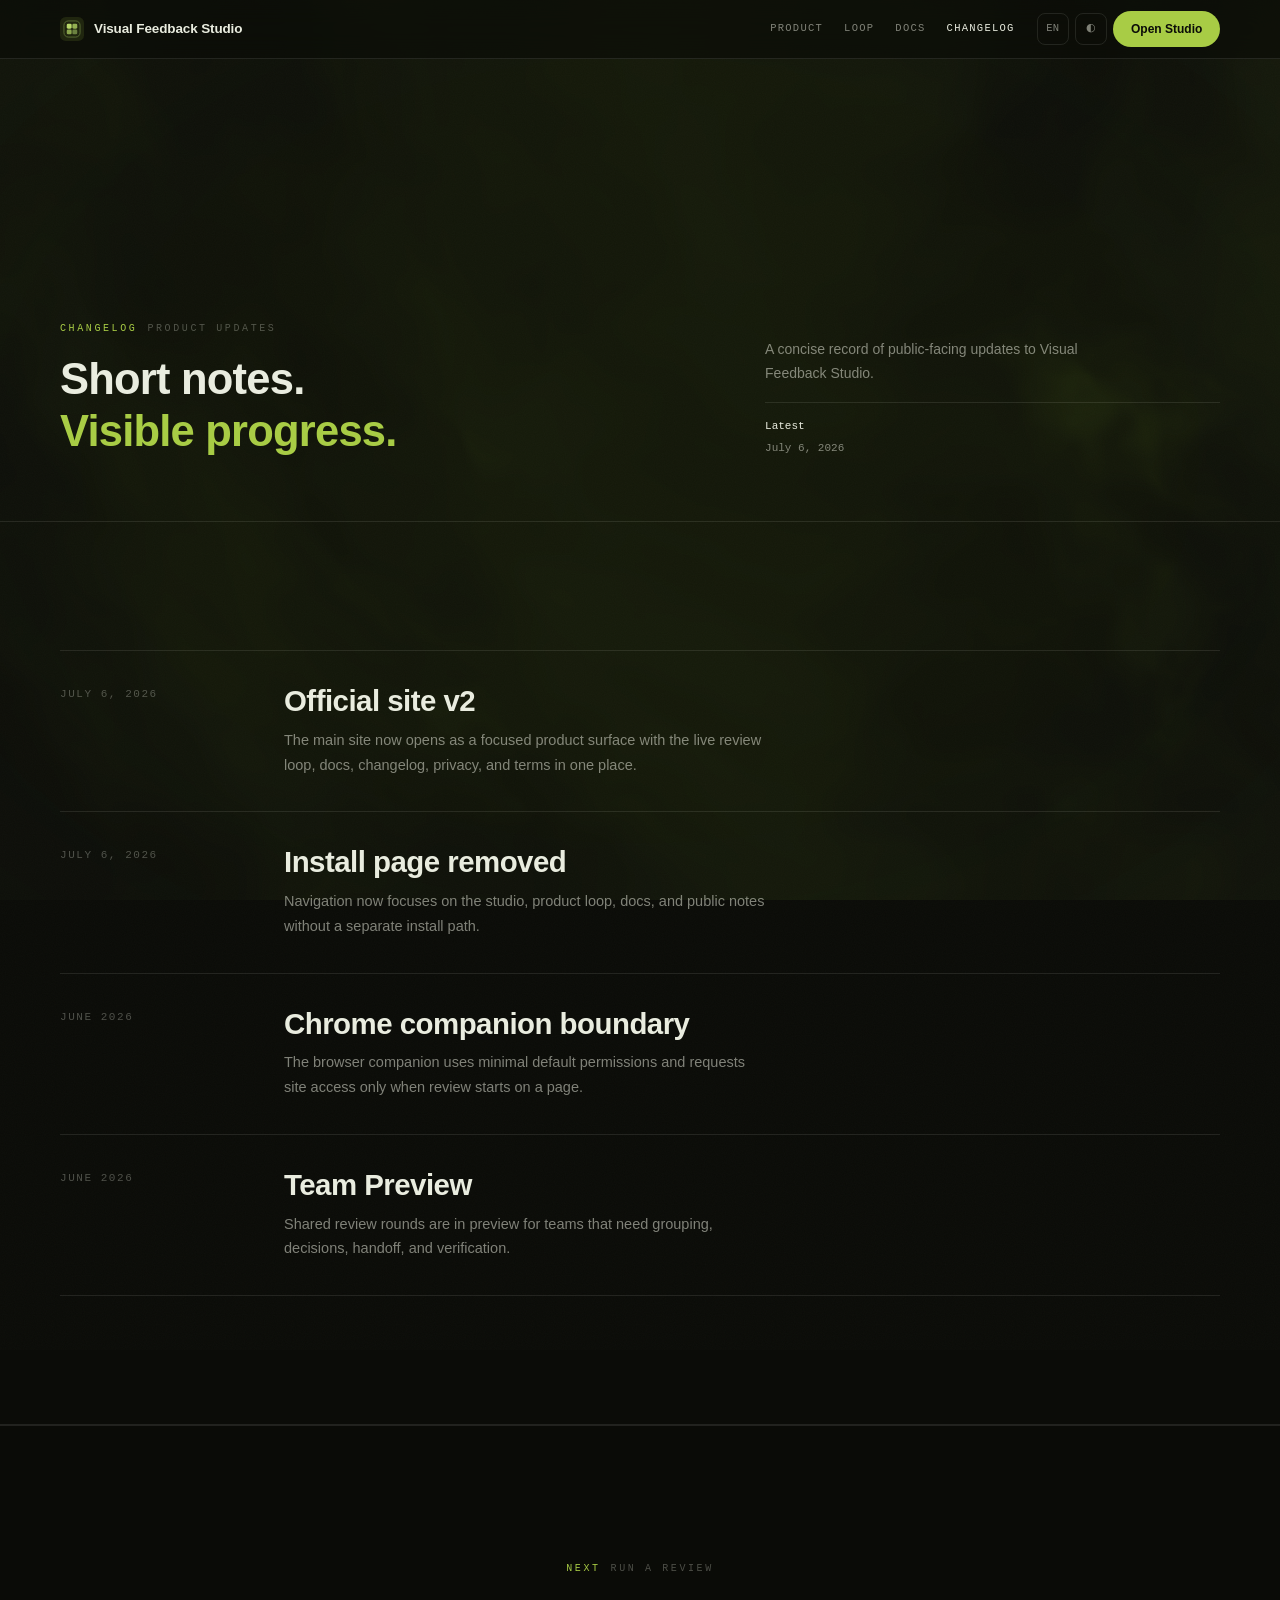
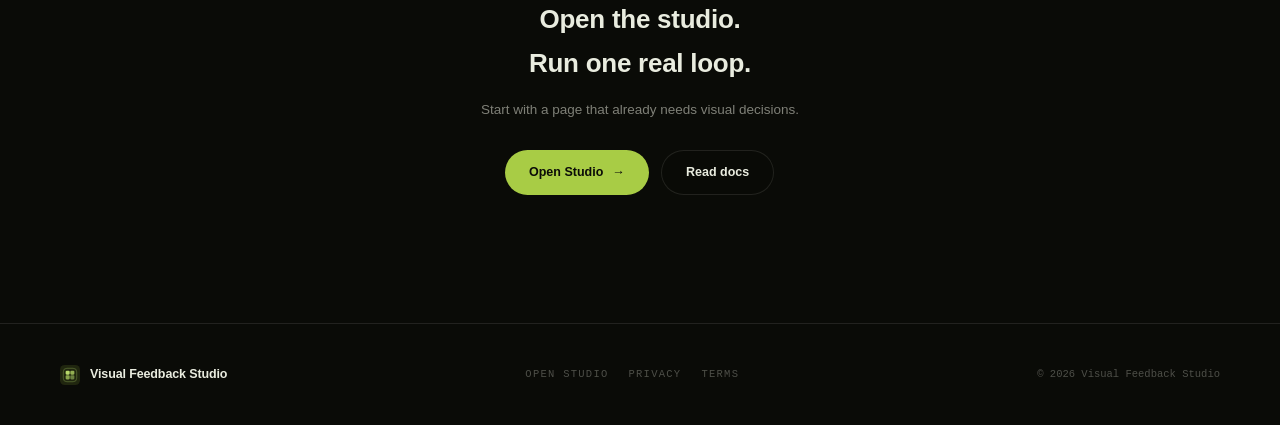
==== commit dca56516: "Update public changelog and legal pages" ====
--- a/changelog/index.html
+++ b/changelog/index.html
@@ -3,17 +3,17 @@
 <head>
 <meta charset="UTF-8" />
 <meta name="viewport" content="width=device-width, initial-scale=1.0" />
-<title>Visual Feedback Studio Changelog — Public notes</title>
-<meta name="description" content="Public-safe release notes for the Visual Feedback Studio landing site, local workflow, and team preview surface." />
+<title>Visual Feedback Studio Changelog - Product updates</title>
+<meta name="description" content="Short public updates for Visual Feedback Studio." />
 <link rel="canonical" href="https://visualfeedbackstudio.com/changelog/" />
 <meta property="og:type" content="website" />
 <meta property="og:site_name" content="Visual Feedback Studio" />
-<meta property="og:title" content="Visual Feedback Studio Changelog — Public notes" />
-<meta property="og:description" content="Public-safe release notes for the Visual Feedback Studio landing site, local workflow, and team preview surface." />
+<meta property="og:title" content="Visual Feedback Studio Changelog - Product updates" />
+<meta property="og:description" content="Short public updates for Visual Feedback Studio." />
 <meta property="og:url" content="https://visualfeedbackstudio.com/changelog/" />
 <meta name="twitter:card" content="summary_large_image" />
-<meta name="twitter:title" content="Visual Feedback Studio Changelog — Public notes" />
-<meta name="twitter:description" content="Public-safe release notes for the Visual Feedback Studio landing site, local workflow, and team preview surface." />
+<meta name="twitter:title" content="Visual Feedback Studio Changelog - Product updates" />
+<meta name="twitter:description" content="Short public updates for Visual Feedback Studio." />
 <link rel="icon" href="/assets/favicon-v5.svg" type="image/svg+xml" />
 <link rel="shortcut icon" href="/assets/favicon-v5.svg" type="image/svg+xml" />
 <link rel="apple-touch-icon" href="/assets/favicon-v5.svg" />
@@ -32,7 +32,7 @@
   }
 </script>
 </head>
-<body data-title-en="Visual Feedback Studio Changelog — Public notes" data-title-zh="Visual Feedback Studio 更新日志 — 公开更新">
+<body data-title-en="Visual Feedback Studio Changelog - Product updates" data-title-zh="Visual Feedback Studio 更新日志 - 产品更新">
 <canvas id="fluid" aria-hidden="true"></canvas>
 <canvas id="trail" aria-hidden="true"></canvas>
 <div class="grain" aria-hidden="true"></div>
@@ -69,15 +69,46 @@
 <main>
   <header class="sub-hero">
     <div class="wrap">
-      <div class="rv"><span class="tag"><b>Changelog</b><span data-en>Public notes</span><span data-zh>公开更新</span></span><h1><span data-en>Small releases. <em>Clear intent.</em></span><span data-zh>小步发布，<em>意图清晰。</em></span></h1></div>
-      <div class="sub-aside rv" style="--d:.08s"><p><span data-en>Public-safe notes for the landing site, local workflow, and team preview surface.</span><span data-zh>面向官网、本地工作流与 Team Preview 表面的公开安全更新记录。</span></p><div class="micro-panel"><b>Scope</b><span data-en>This page avoids internal roadmap, private reviews, and implementation-only milestones.</span><span data-zh>本页面不包含内部路线图、私有评审和纯实现里程碑。</span></div></div>
+      <div class="rv">
+        <span class="tag"><b>Changelog</b><span data-en>Product updates</span><span data-zh>产品更新</span></span>
+        <h1><span data-en>Short notes. <em>Visible progress.</em></span><span data-zh>短更新，<em>看得见的进展。</em></span></h1>
+      </div>
+      <div class="sub-aside rv" style="--d:.08s">
+        <p><span data-en>A concise record of public-facing updates to Visual Feedback Studio.</span><span data-zh>Visual Feedback Studio 面向公开用户的简洁更新记录。</span></p>
+        <div class="micro-panel"><b>Latest</b><span data-en>July 6, 2026</span><span data-zh>2026 年 7 月 6 日</span></div>
+      </div>
     </div>
   </header>
   <section class="sub-section">
     <div class="wrap release-list rv">
-      <article class="release-item"><time class="release-date">2026 · Site</time><div><h2><span data-en>Official site v2</span><span data-zh>官网 v2</span></h2><p><span data-en>The main site now uses the quiet launch surface, live review loop, shader backdrop, bilingual copy, and internal documentation routes.</span><span data-zh>主站采用 quiet launch surface、真实审稿闭环、shader 背景、双语文案与站内文档路由。</span></p><div class="release-tags"><span>homepage</span><span>docs</span><span>no external repo links</span></div></div></article>
-      <article class="release-item"><time class="release-date">2026 · Local</time><div><h2><span data-en>Free Local available</span><span data-zh>Free Local 可用</span></h2><p><span data-en>Solo review loops can run with the local receiver and browser companion without a team account.</span><span data-zh>个人审稿闭环可通过本地 receiver 与浏览器 companion 运行，无需团队账号。</span></p><div class="release-tags"><span>localhost</span><span>receiver</span><span>agent handoff</span></div></div></article>
-      <article class="release-item"><time class="release-date">2026 · Preview</time><div><h2><span data-en>Team Preview entering preview</span><span data-zh>Team Preview 进入 preview</span></h2><p><span data-en>Shared rounds focus on grouping, visible decisions, handoff, and verification for teams reviewing implemented interfaces.</span><span data-zh>共享轮次聚焦分组、可见决策、交接与验证，服务团队对已实现界面的审稿。</span></p><div class="release-tags"><span>rounds</span><span>decisions</span><span>verification</span></div></div></article>
+      <article class="release-item">
+        <time class="release-date">July 6, 2026</time>
+        <div>
+          <h2><span data-en>Official site v2</span><span data-zh>官网 v2</span></h2>
+          <p><span data-en>The main site now opens as a focused product surface with the live review loop, docs, changelog, privacy, and terms in one place.</span><span data-zh>主站已更新为更聚焦的产品入口，整合真实审稿闭环、文档、更新日志、隐私政策与服务条款。</span></p>
+        </div>
+      </article>
+      <article class="release-item">
+        <time class="release-date">July 6, 2026</time>
+        <div>
+          <h2><span data-en>Install page removed</span><span data-zh>安装页移除</span></h2>
+          <p><span data-en>Navigation now focuses on the studio, product loop, docs, and public notes without a separate install path.</span><span data-zh>导航已聚焦工作台、产品闭环、文档与公开更新，不再保留独立安装页。</span></p>
+        </div>
+      </article>
+      <article class="release-item">
+        <time class="release-date">June 2026</time>
+        <div>
+          <h2><span data-en>Chrome companion boundary</span><span data-zh>Chrome companion 边界</span></h2>
+          <p><span data-en>The browser companion uses minimal default permissions and requests site access only when review starts on a page.</span><span data-zh>浏览器 companion 默认使用最小权限，只在用户对页面开始审稿时请求站点访问。</span></p>
+        </div>
+      </article>
+      <article class="release-item">
+        <time class="release-date">June 2026</time>
+        <div>
+          <h2><span data-en>Team Preview</span><span data-zh>Team Preview</span></h2>
+          <p><span data-en>Shared review rounds are in preview for teams that need grouping, decisions, handoff, and verification.</span><span data-zh>共享审稿轮次进入 preview，面向需要分组、裁决、交接与验证的团队。</span></p>
+        </div>
+      </article>
     </div>
   </section>
   <section class="sec cta-sec" id="cta"><div class="wrap"><span class="tag rv"><b>Next</b><span data-en>Run a review</span><span data-zh>开始审稿</span></span><h2 class="rv" style="--d:.06s"><span data-en>Open the studio. Run one real loop.</span><span data-zh>打开工作台，跑一轮真实闭环。</span></h2><p class="rv" style="--d:.12s"><span data-en>Start with a page that already needs visual decisions.</span><span data-zh>从一个已经需要视觉判断的页面开始。</span></p><div class="hero-cta rv" style="--d:.18s"><a class="btn btn-solid" href="https://app.visualfeedbackstudio.com/" data-mag><span data-en>Open Studio</span><span data-zh>打开工作台</span><span class="ar">→</span></a><a class="btn btn-ghost" href="/docs/" data-mag><span data-en>Read docs</span><span data-zh>阅读文档</span></a></div></div></section>
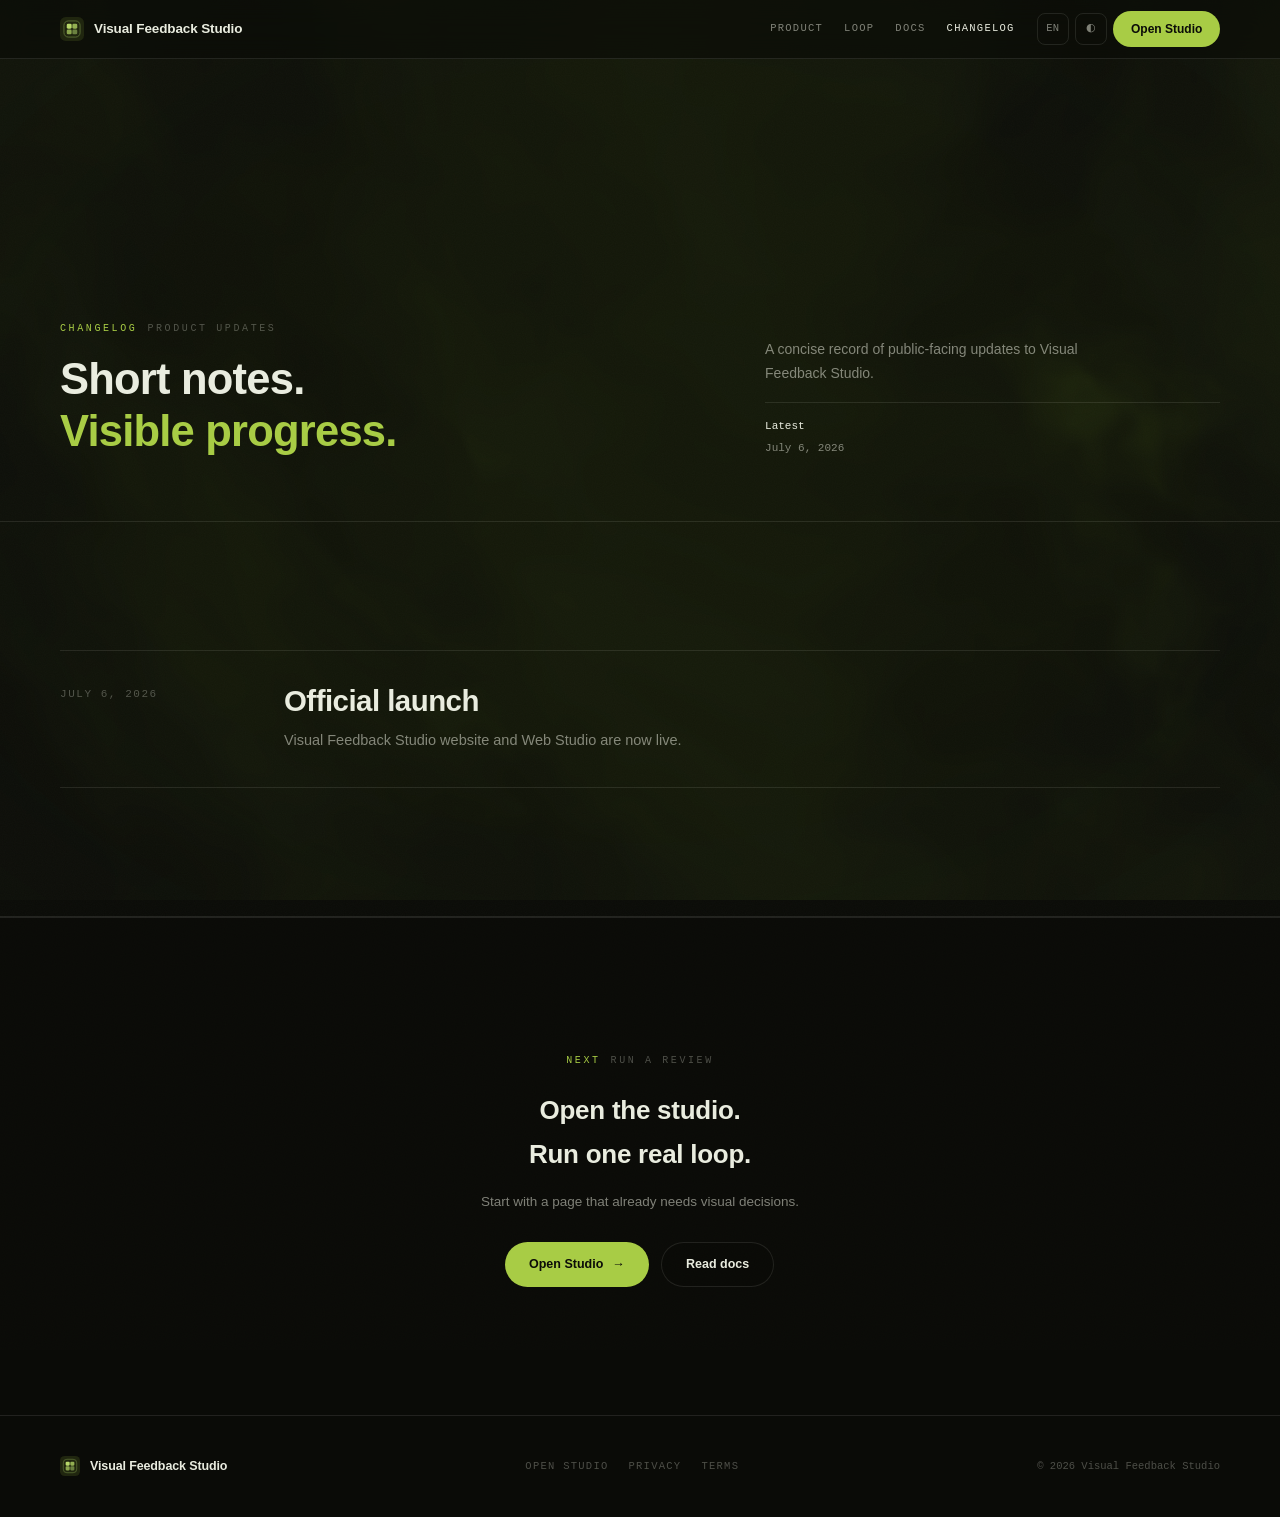
==== commit 124190aa: "Simplify public changelog launch note" ====
--- a/changelog/index.html
+++ b/changelog/index.html
@@ -84,29 +84,8 @@
       <article class="release-item">
         <time class="release-date">July 6, 2026</time>
         <div>
-          <h2><span data-en>Official site v2</span><span data-zh>官网 v2</span></h2>
-          <p><span data-en>The main site now opens as a focused product surface with the live review loop, docs, changelog, privacy, and terms in one place.</span><span data-zh>主站已更新为更聚焦的产品入口，整合真实审稿闭环、文档、更新日志、隐私政策与服务条款。</span></p>
-        </div>
-      </article>
-      <article class="release-item">
-        <time class="release-date">July 6, 2026</time>
-        <div>
-          <h2><span data-en>Install page removed</span><span data-zh>安装页移除</span></h2>
-          <p><span data-en>Navigation now focuses on the studio, product loop, docs, and public notes without a separate install path.</span><span data-zh>导航已聚焦工作台、产品闭环、文档与公开更新，不再保留独立安装页。</span></p>
-        </div>
-      </article>
-      <article class="release-item">
-        <time class="release-date">June 2026</time>
-        <div>
-          <h2><span data-en>Chrome companion boundary</span><span data-zh>Chrome companion 边界</span></h2>
-          <p><span data-en>The browser companion uses minimal default permissions and requests site access only when review starts on a page.</span><span data-zh>浏览器 companion 默认使用最小权限，只在用户对页面开始审稿时请求站点访问。</span></p>
-        </div>
-      </article>
-      <article class="release-item">
-        <time class="release-date">June 2026</time>
-        <div>
-          <h2><span data-en>Team Preview</span><span data-zh>Team Preview</span></h2>
-          <p><span data-en>Shared review rounds are in preview for teams that need grouping, decisions, handoff, and verification.</span><span data-zh>共享审稿轮次进入 preview，面向需要分组、裁决、交接与验证的团队。</span></p>
+          <h2><span data-en>Official launch</span><span data-zh>正式上线</span></h2>
+          <p><span data-en>Visual Feedback Studio website and Web Studio are now live.</span><span data-zh>Visual Feedback Studio 官网与工作台今日正式上线。</span></p>
         </div>
       </article>
     </div>
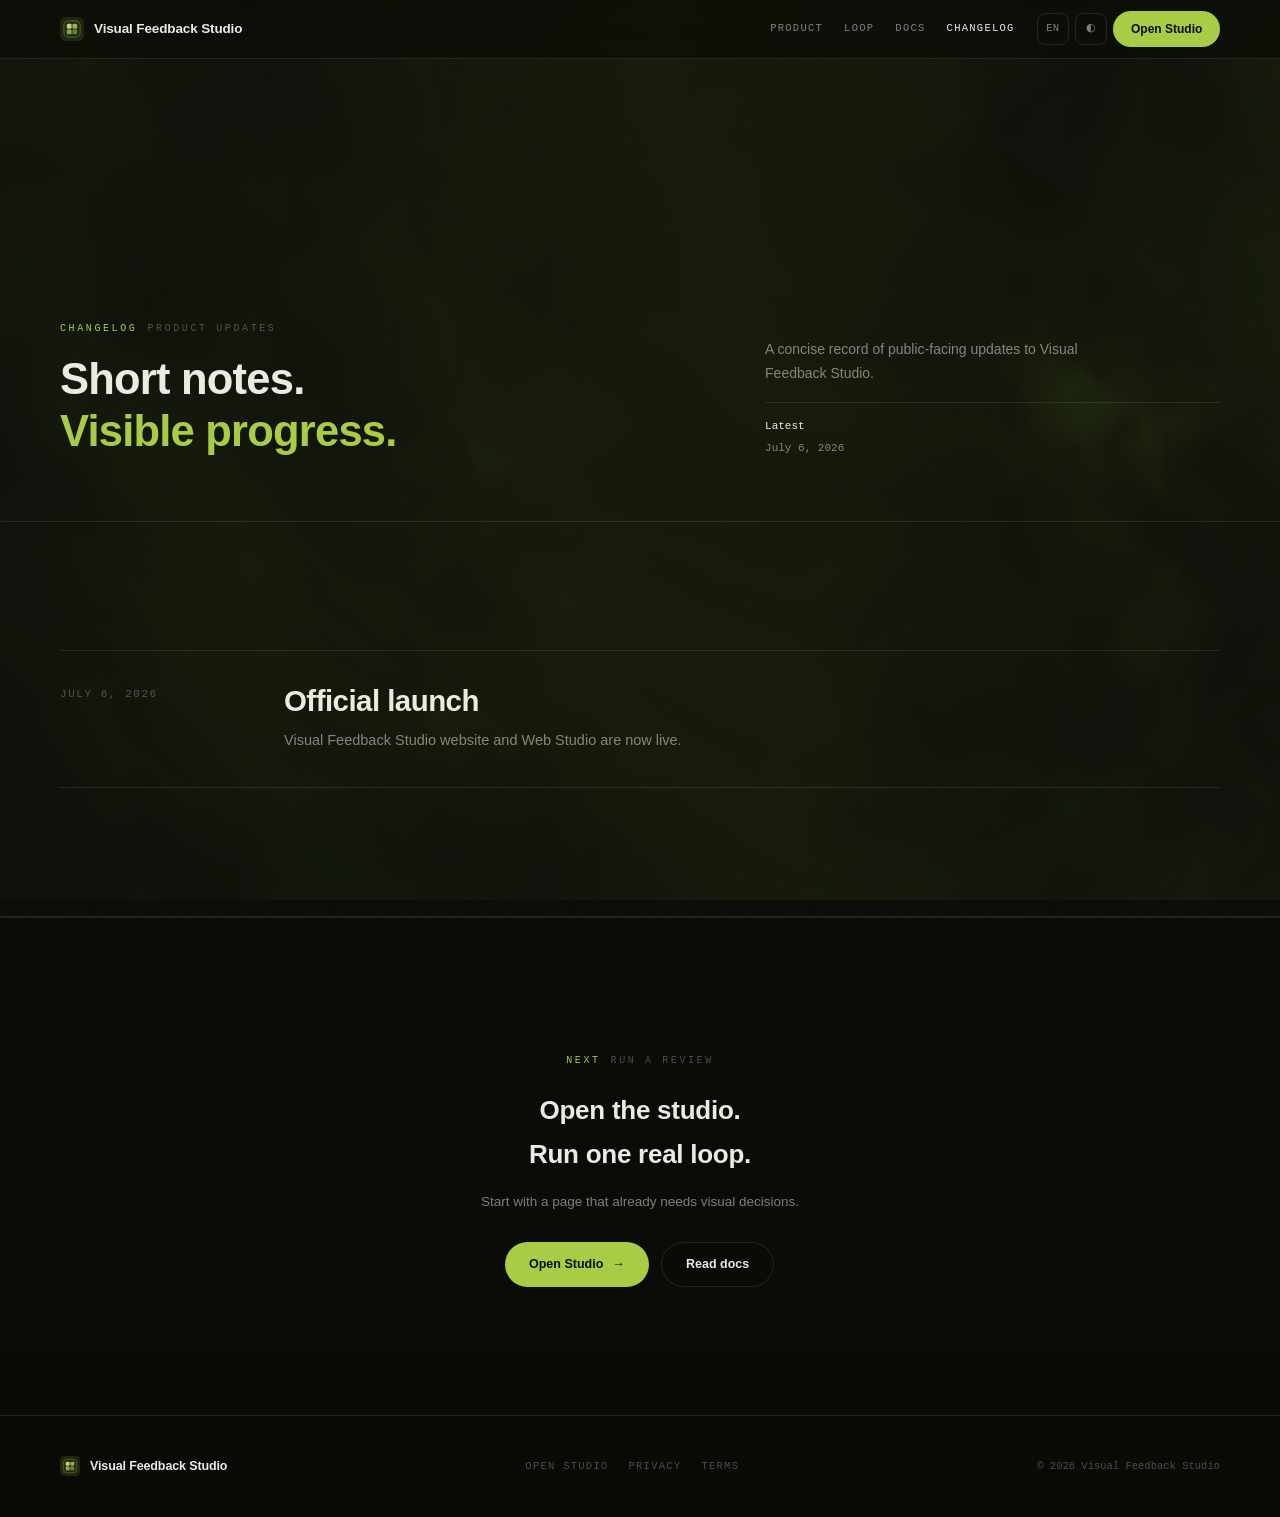
==== commit f3cfe33a: "Bust landing asset cache" ====
--- a/changelog/index.html
+++ b/changelog/index.html
@@ -17,7 +17,7 @@
 <link rel="icon" href="/assets/favicon-v5.svg" type="image/svg+xml" />
 <link rel="shortcut icon" href="/assets/favicon-v5.svg" type="image/svg+xml" />
 <link rel="apple-touch-icon" href="/assets/favicon-v5.svg" />
-<link rel="stylesheet" href="/assets/site.css" />
+<link rel="stylesheet" href="/assets/site.css?v=20260706-loop" />
 <script type="importmap">
 {
   "imports": {
@@ -114,6 +114,6 @@
   </div>
 </footer>
 </div>
-<script src="/assets/site.js" defer></script>
+<script src="/assets/site.js?v=20260706-loop" defer></script>
 </body>
 </html>
--- a/assets/site.css
+++ b/assets/site.css
@@ -210,15 +210,31 @@
 /* ---- loop scrub ---- */
 .loop-zone { height: 340vh; position: relative; }
 .loop-pin { position: sticky; top: 0; min-height: 100vh; display: flex; align-items: center; padding: 76px 0 30px; }
-.loop-grid { display: grid; grid-template-columns: minmax(240px, 300px) 1fr; gap: clamp(32px, 4vw, 64px); width: 100%; align-items: center; }
+.loop-grid { display: grid; grid-template-columns: minmax(240px, 300px) minmax(0, 780px); justify-content: center; gap: clamp(24px, 3vw, 44px); width: 100%; align-items: center; }
 .loop-rail { display: flex; flex-direction: column; gap: 4px; }
 .loop-step {
+  position: relative;
   display: grid; grid-template-columns: 34px 1fr; gap: 12px; align-items: baseline;
   padding: 11px 12px; border-radius: 10px;
   text-align: left;
-  transition: background .3s ease;
-}
-.loop-step:hover { background: var(--panel); }
+  opacity: .5;
+  transition: background .3s ease, opacity .35s ease;
+}
+.loop-step::before {
+  content: "";
+  position: absolute;
+  left: 0; top: 10px; bottom: 10px;
+  width: 2px;
+  border-radius: 2px;
+  background: var(--accent);
+  transform: scaleY(0);
+  transform-origin: top;
+  transition: transform .4s var(--ease);
+}
+.loop-step.on { opacity: 1; background: var(--panel); }
+.loop-step.on::before { transform: scaleY(1); }
+.loop-step:hover { background: var(--panel); opacity: .85; }
+.loop-step.on:hover { opacity: 1; }
 .loop-step .n { font-family: var(--mono); font-size: 10.5px; color: var(--faint); transition: color .3s ease; }
 .loop-step .t { font-size: 13.5px; font-weight: 600; color: var(--muted); transition: color .3s ease; letter-spacing: -.005em; }
 .loop-step .c { grid-column: 2; font-size: 12px; line-height: 1.6; color: var(--muted); max-height: 0; overflow: hidden; opacity: 0; transition: max-height .5s var(--ease), opacity .45s ease, margin .5s var(--ease); }
@@ -233,14 +249,30 @@
 /* browser frame */
 .frame {
   position: relative;
-  max-width: 760px;
-  margin: 0 auto;
+  max-width: 780px;
+  margin: 0;
   width: 100%;
   border: 1px solid var(--line); border-radius: 14px;
   background: var(--panel-solid);
   overflow: hidden;
   box-shadow: 0 30px 80px rgba(0,0,0,.25);
 }
+.frame.kick { animation: kick .55s var(--ease); }
+@keyframes kick {
+  0% { box-shadow: 0 0 0 0 var(--glow), 0 30px 80px rgba(0,0,0,.25); border-color: var(--accent); }
+  60% { box-shadow: 0 0 0 16px transparent, 0 30px 80px rgba(0,0,0,.25); border-color: var(--accent); }
+  100% { box-shadow: 0 0 0 0 transparent, 0 30px 80px rgba(0,0,0,.25); }
+}
+.frame-step {
+  font-family: var(--mono);
+  font-size: 10.5px;
+  letter-spacing: .1em;
+  color: var(--accent);
+  white-space: nowrap;
+  transition: opacity .2s ease, transform .2s ease;
+}
+.frame-step.swap { opacity: 0; transform: translateY(5px); }
+@media (prefers-reduced-motion: reduce) { .frame.kick { animation: none; } }
 .frame-bar {
   display: flex; align-items: center; gap: 14px;
   padding: 11px 16px;
@@ -262,7 +294,7 @@
 .frame-live::after { content: ""; position: absolute; inset: 0; background: transparent; transition: background .4s ease; pointer-events: none; }
 .frame[data-k="2"] .frame-live::after, .frame[data-k="4"] .frame-live::after { background: color-mix(in srgb, var(--bg) 42%, transparent); }
 /* extension-faithful overlays */
-.sel { position: absolute; z-index: 3; left: 2.6%; top: 33.6%; width: 63%; height: 16.8%;
+.sel { position: absolute; z-index: 3; left: 2.6%; top: 32.8%; width: 63%; height: 16.8%;
   border: 1.5px solid #93B23C; border-radius: 7px; background: rgba(147,178,60,.05);
   box-shadow: 0 0 0 1px rgba(0,0,0,.22), 0 0 0 5px rgba(147,178,60,.13);
   opacity: 0; transition: opacity .45s ease; pointer-events: none; }
@@ -360,7 +392,7 @@
 }
 /* step 5: the fix sweeps across the target + verified badge */
 .fix {
-  position: absolute; z-index: 2; left: 2.6%; top: 33.6%; width: 63%; height: 16.8%;
+  position: absolute; z-index: 2; left: 2.6%; top: 32.8%; width: 63%; height: 16.8%;
   border-radius: 7px;
   backdrop-filter: brightness(1.22) saturate(1.18);
   -webkit-backdrop-filter: brightness(1.22) saturate(1.18);
